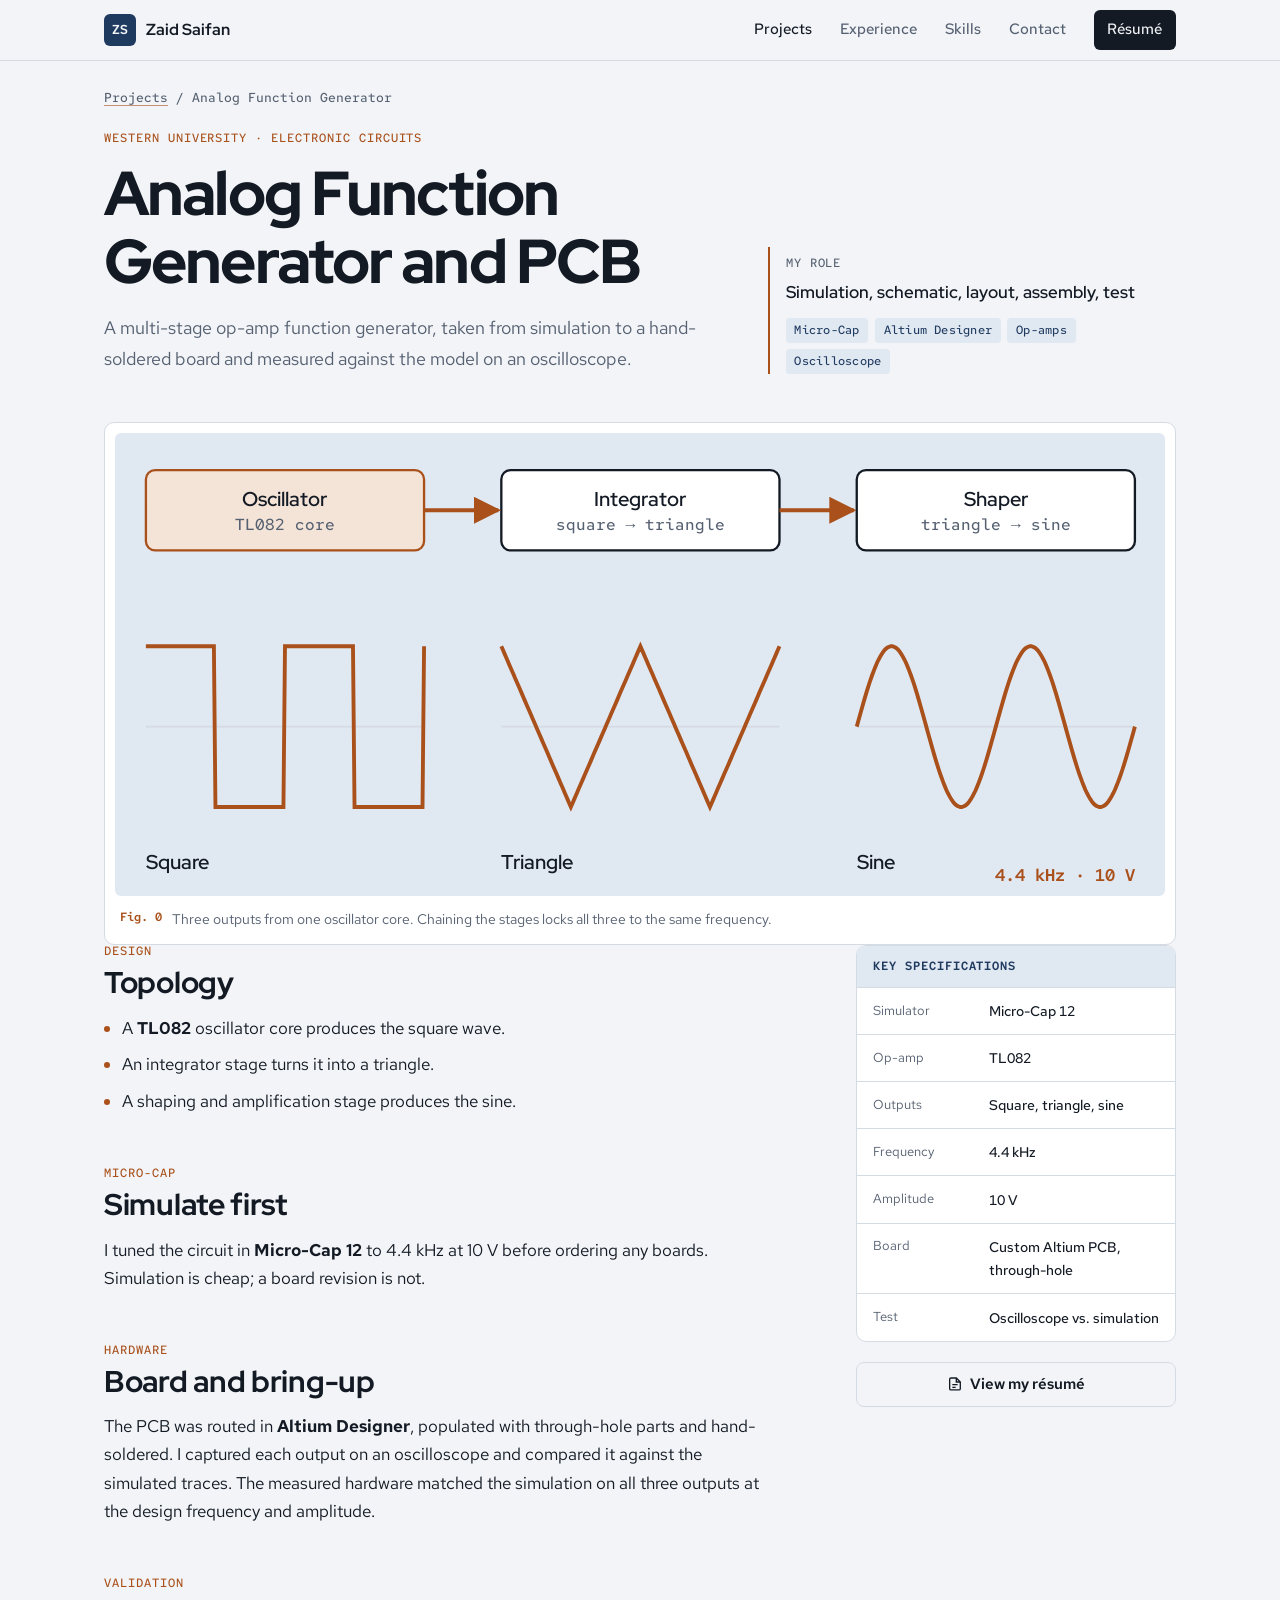
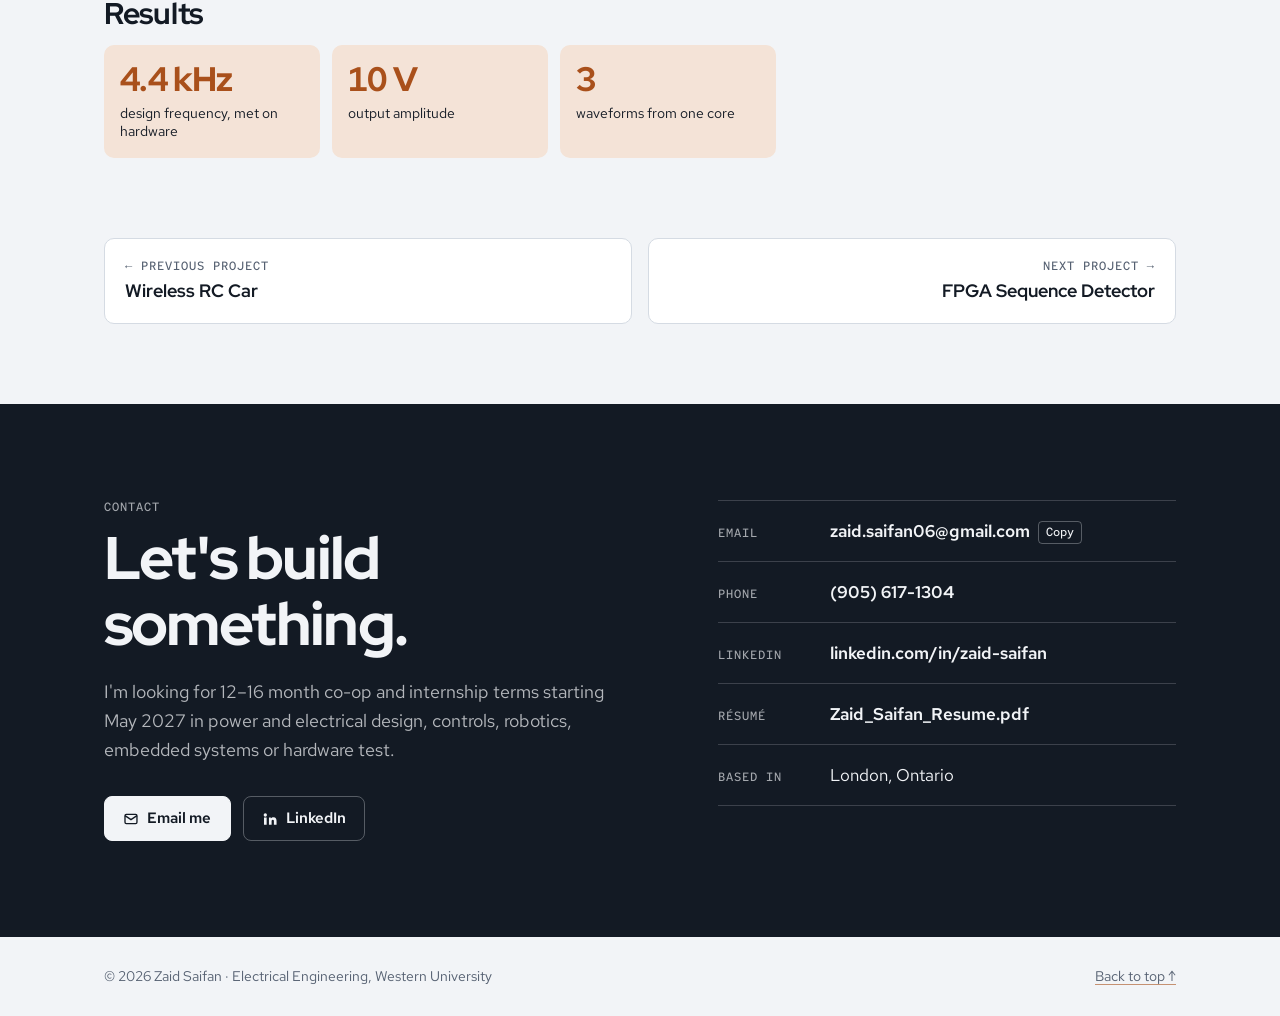
==== projects/analog-function-generator.html @ 1daf0671 "Initial commit: Zaid Saifan portfolio site Static GitHub Pages site with home page, six project writ" ====
<!doctype html>
<html lang="en">
<head>
<meta charset="utf-8">
<meta name="viewport" content="width=device-width, initial-scale=1, viewport-fit=cover">
<title>Analog Function Generator and PCB · Zaid Saifan</title>
<meta name="description" content="A multi-stage op-amp function generator, taken from simulation to a hand-soldered board and measured against the model on an oscilloscope.">
<meta property="og:title" content="Analog Function Generator and PCB · Zaid Saifan">
<meta property="og:description" content="A multi-stage op-amp function generator, taken from simulation to a hand-soldered board and measured against the model on an oscilloscope.">
<meta property="og:type" content="website">
<link rel="icon" href="data:image/svg+xml,%3Csvg xmlns='http://www.w3.org/2000/svg' viewBox='0 0 64 64'%3E%3Crect width='64' height='64' rx='12' fill='%231F3A5F'/%3E%3Ctext x='32' y='42' text-anchor='middle' font-family='monospace' font-weight='700' font-size='26' fill='%23F1F3F2'%3EZS%3C/text%3E%3C/svg%3E">
<link rel="preconnect" href="https://fonts.googleapis.com">
<link rel="preconnect" href="https://fonts.gstatic.com" crossorigin>
<link rel="stylesheet" href="https://fonts.googleapis.com/css2?family=Red+Hat+Display:wght@500;600;700;800&family=Red+Hat+Mono:wght@400;500;600&family=Red+Hat+Text:wght@400;500;600;700&display=swap">
<link rel="stylesheet" href="../assets/css/site.css">
</head>
<body>
<a class="skip" href="#main">Skip to content</a>
<header class="site-head">
  <div class="wrap">
    <a class="brand" href="../index.html"><span class="brand-mark">ZS</span><span>Zaid Saifan</span></a>
    <nav class="nav" aria-label="Main">
      <a class="keep" href="../index.html#work" aria-current="page">Projects</a>
      <a href="../index.html#experience">Experience</a>
      <a href="../index.html#skills">Skills</a>
      <a href="../index.html#contact">Contact</a>
      <a class="btn-sm" href="../assets/Zaid_Saifan_Resume.pdf" target="_blank" rel="noopener">Résumé</a>
    </nav>
  </div>
</header>
<main id="main">
<div class="wrap">
  <p class="crumbs"><a href="../index.html#work">Projects</a> / Analog Function Generator</p>
  <div class="ds-head">
    <div>
      <p class="label label--copper">Western University · Electronic circuits</p>
      <h1>Analog Function Generator and PCB</h1>
      <p class="lede">A multi-stage op-amp function generator, taken from simulation to a hand-soldered board and measured against the model on an oscilloscope.</p>
    </div>
    <div class="ds-role"><span class="label">My role</span><b>Simulation, schematic, layout, assembly, test</b><div style="margin-top:.9rem"><ul class="tags"><li>Micro-Cap</li><li>Altium Designer</li><li>Op-amps</li><li>Oscilloscope</li></ul></div></div>
  </div>
  <figure class="figure ds-hero"><div class="media"><svg viewBox="0 0 680 300" role="img" aria-label="Three-stage signal chain producing square, triangle and sine waves at 4.4 kHz and 10 V"><defs><marker id="ahw" viewBox="0 0 10 10" refX="9" refY="5" markerWidth="7" markerHeight="7" orient="auto-start-reverse"><path d="M0 0 10 5 0 10z" style="fill:var(--copper)"/></marker></defs><rect class="dg-box-cu" x="20" y="24" width="180" height="52" rx="6"/><text class="dg-t" x="110.0" y="47.0" text-anchor="middle">Oscillator</text><text class="dg-s" x="110.0" y="63.0" text-anchor="middle">TL082 core</text><rect class="dg-box" x="250" y="24" width="180" height="52" rx="6"/><text class="dg-t" x="340.0" y="47.0" text-anchor="middle">Integrator</text><text class="dg-s" x="340.0" y="63.0" text-anchor="middle">square → triangle</text><rect class="dg-box" x="480" y="24" width="180" height="52" rx="6"/><text class="dg-t" x="570.0" y="47.0" text-anchor="middle">Shaper</text><text class="dg-s" x="570.0" y="63.0" text-anchor="middle">triangle → sine</text><path class="dg-cu" d="M200 50 H248" marker-end="url(#ahw)"/><path class="dg-cu" d="M430 50 H478" marker-end="url(#ahw)"/><line class="dg-grid" x1="20" y1="190" x2="200" y2="190"/><path class="dg-cu" d="M20.0,138.0 L21.0,138.0 L22.0,138.0 L23.0,138.0 L24.0,138.0 L25.0,138.0 L26.0,138.0 L27.0,138.0 L28.0,138.0 L29.0,138.0 L30.0,138.0 L31.0,138.0 L32.0,138.0 L33.0,138.0 L34.0,138.0 L35.0,138.0 L36.0,138.0 L37.0,138.0 L38.0,138.0 L39.0,138.0 L40.0,138.0 L41.0,138.0 L42.0,138.0 L43.0,138.0 L44.0,138.0 L45.0,138.0 L46.0,138.0 L47.0,138.0 L48.0,138.0 L49.0,138.0 L50.0,138.0 L51.0,138.0 L52.0,138.0 L53.0,138.0 L54.0,138.0 L55.0,138.0 L56.0,138.0 L57.0,138.0 L58.0,138.0 L59.0,138.0 L60.0,138.0 L61.0,138.0 L62.0,138.0 L63.0,138.0 L64.0,138.0 L65.0,242.0 L66.0,242.0 L67.0,242.0 L68.0,242.0 L69.0,242.0 L70.0,242.0 L71.0,242.0 L72.0,242.0 L73.0,242.0 L74.0,242.0 L75.0,242.0 L76.0,242.0 L77.0,242.0 L78.0,242.0 L79.0,242.0 L80.0,242.0 L81.0,242.0 L82.0,242.0 L83.0,242.0 L84.0,242.0 L85.0,242.0 L86.0,242.0 L87.0,242.0 L88.0,242.0 L89.0,242.0 L90.0,242.0 L91.0,242.0 L92.0,242.0 L93.0,242.0 L94.0,242.0 L95.0,242.0 L96.0,242.0 L97.0,242.0 L98.0,242.0 L99.0,242.0 L100.0,242.0 L101.0,242.0 L102.0,242.0 L103.0,242.0 L104.0,242.0 L105.0,242.0 L106.0,242.0 L107.0,242.0 L108.0,242.0 L109.0,242.0 L110.0,138.0 L111.0,138.0 L112.0,138.0 L113.0,138.0 L114.0,138.0 L115.0,138.0 L116.0,138.0 L117.0,138.0 L118.0,138.0 L119.0,138.0 L120.0,138.0 L121.0,138.0 L122.0,138.0 L123.0,138.0 L124.0,138.0 L125.0,138.0 L126.0,138.0 L127.0,138.0 L128.0,138.0 L129.0,138.0 L130.0,138.0 L131.0,138.0 L132.0,138.0 L133.0,138.0 L134.0,138.0 L135.0,138.0 L136.0,138.0 L137.0,138.0 L138.0,138.0 L139.0,138.0 L140.0,138.0 L141.0,138.0 L142.0,138.0 L143.0,138.0 L144.0,138.0 L145.0,138.0 L146.0,138.0 L147.0,138.0 L148.0,138.0 L149.0,138.0 L150.0,138.0 L151.0,138.0 L152.0,138.0 L153.0,138.0 L154.0,138.0 L155.0,242.0 L156.0,242.0 L157.0,242.0 L158.0,242.0 L159.0,242.0 L160.0,242.0 L161.0,242.0 L162.0,242.0 L163.0,242.0 L164.0,242.0 L165.0,242.0 L166.0,242.0 L167.0,242.0 L168.0,242.0 L169.0,242.0 L170.0,242.0 L171.0,242.0 L172.0,242.0 L173.0,242.0 L174.0,242.0 L175.0,242.0 L176.0,242.0 L177.0,242.0 L178.0,242.0 L179.0,242.0 L180.0,242.0 L181.0,242.0 L182.0,242.0 L183.0,242.0 L184.0,242.0 L185.0,242.0 L186.0,242.0 L187.0,242.0 L188.0,242.0 L189.0,242.0 L190.0,242.0 L191.0,242.0 L192.0,242.0 L193.0,242.0 L194.0,242.0 L195.0,242.0 L196.0,242.0 L197.0,242.0 L198.0,242.0 L199.0,242.0 L200.0,138.0"/><text class="dg-t" x="20" y="282">Square</text><line class="dg-grid" x1="250" y1="190" x2="430" y2="190"/><path class="dg-cu" d="M250.0,138.0 L251.0,140.3 L252.0,142.6 L253.0,144.9 L254.0,147.2 L255.0,149.6 L256.0,151.9 L257.0,154.2 L258.0,156.5 L259.0,158.8 L260.0,161.1 L261.0,163.4 L262.0,165.7 L263.0,168.0 L264.0,170.4 L265.0,172.7 L266.0,175.0 L267.0,177.3 L268.0,179.6 L269.0,181.9 L270.0,184.2 L271.0,186.5 L272.0,188.8 L273.0,191.2 L274.0,193.5 L275.0,195.8 L276.0,198.1 L277.0,200.4 L278.0,202.7 L279.0,205.0 L280.0,207.3 L281.0,209.6 L282.0,212.0 L283.0,214.3 L284.0,216.6 L285.0,218.9 L286.0,221.2 L287.0,223.5 L288.0,225.8 L289.0,228.1 L290.0,230.4 L291.0,232.8 L292.0,235.1 L293.0,237.4 L294.0,239.7 L295.0,242.0 L296.0,239.7 L297.0,237.4 L298.0,235.1 L299.0,232.8 L300.0,230.4 L301.0,228.1 L302.0,225.8 L303.0,223.5 L304.0,221.2 L305.0,218.9 L306.0,216.6 L307.0,214.3 L308.0,212.0 L309.0,209.6 L310.0,207.3 L311.0,205.0 L312.0,202.7 L313.0,200.4 L314.0,198.1 L315.0,195.8 L316.0,193.5 L317.0,191.2 L318.0,188.8 L319.0,186.5 L320.0,184.2 L321.0,181.9 L322.0,179.6 L323.0,177.3 L324.0,175.0 L325.0,172.7 L326.0,170.4 L327.0,168.0 L328.0,165.7 L329.0,163.4 L330.0,161.1 L331.0,158.8 L332.0,156.5 L333.0,154.2 L334.0,151.9 L335.0,149.6 L336.0,147.2 L337.0,144.9 L338.0,142.6 L339.0,140.3 L340.0,138.0 L341.0,140.3 L342.0,142.6 L343.0,144.9 L344.0,147.2 L345.0,149.6 L346.0,151.9 L347.0,154.2 L348.0,156.5 L349.0,158.8 L350.0,161.1 L351.0,163.4 L352.0,165.7 L353.0,168.0 L354.0,170.4 L355.0,172.7 L356.0,175.0 L357.0,177.3 L358.0,179.6 L359.0,181.9 L360.0,184.2 L361.0,186.5 L362.0,188.8 L363.0,191.2 L364.0,193.5 L365.0,195.8 L366.0,198.1 L367.0,200.4 L368.0,202.7 L369.0,205.0 L370.0,207.3 L371.0,209.6 L372.0,212.0 L373.0,214.3 L374.0,216.6 L375.0,218.9 L376.0,221.2 L377.0,223.5 L378.0,225.8 L379.0,228.1 L380.0,230.4 L381.0,232.8 L382.0,235.1 L383.0,237.4 L384.0,239.7 L385.0,242.0 L386.0,239.7 L387.0,237.4 L388.0,235.1 L389.0,232.8 L390.0,230.4 L391.0,228.1 L392.0,225.8 L393.0,223.5 L394.0,221.2 L395.0,218.9 L396.0,216.6 L397.0,214.3 L398.0,212.0 L399.0,209.6 L400.0,207.3 L401.0,205.0 L402.0,202.7 L403.0,200.4 L404.0,198.1 L405.0,195.8 L406.0,193.5 L407.0,191.2 L408.0,188.8 L409.0,186.5 L410.0,184.2 L411.0,181.9 L412.0,179.6 L413.0,177.3 L414.0,175.0 L415.0,172.7 L416.0,170.4 L417.0,168.0 L418.0,165.7 L419.0,163.4 L420.0,161.1 L421.0,158.8 L422.0,156.5 L423.0,154.2 L424.0,151.9 L425.0,149.6 L426.0,147.2 L427.0,144.9 L428.0,142.6 L429.0,140.3 L430.0,138.0"/><text class="dg-t" x="250" y="282">Triangle</text><line class="dg-grid" x1="480" y1="190" x2="660" y2="190"/><path class="dg-cu" d="M480.0,190.0 L481.0,186.4 L482.0,182.8 L483.0,179.2 L484.0,175.7 L485.0,172.2 L486.0,168.8 L487.0,165.6 L488.0,162.4 L489.0,159.4 L490.0,156.6 L491.0,153.9 L492.0,151.4 L493.0,149.0 L494.0,146.9 L495.0,145.0 L496.0,143.3 L497.0,141.8 L498.0,140.5 L499.0,139.5 L500.0,138.8 L501.0,138.3 L502.0,138.0 L503.0,138.0 L504.0,138.3 L505.0,138.8 L506.0,139.5 L507.0,140.5 L508.0,141.8 L509.0,143.3 L510.0,145.0 L511.0,146.9 L512.0,149.0 L513.0,151.4 L514.0,153.9 L515.0,156.6 L516.0,159.4 L517.0,162.4 L518.0,165.6 L519.0,168.8 L520.0,172.2 L521.0,175.7 L522.0,179.2 L523.0,182.8 L524.0,186.4 L525.0,190.0 L526.0,193.6 L527.0,197.2 L528.0,200.8 L529.0,204.3 L530.0,207.8 L531.0,211.2 L532.0,214.4 L533.0,217.6 L534.0,220.6 L535.0,223.4 L536.0,226.1 L537.0,228.6 L538.0,231.0 L539.0,233.1 L540.0,235.0 L541.0,236.7 L542.0,238.2 L543.0,239.5 L544.0,240.5 L545.0,241.2 L546.0,241.7 L547.0,242.0 L548.0,242.0 L549.0,241.7 L550.0,241.2 L551.0,240.5 L552.0,239.5 L553.0,238.2 L554.0,236.7 L555.0,235.0 L556.0,233.1 L557.0,231.0 L558.0,228.6 L559.0,226.1 L560.0,223.4 L561.0,220.6 L562.0,217.6 L563.0,214.4 L564.0,211.2 L565.0,207.8 L566.0,204.3 L567.0,200.8 L568.0,197.2 L569.0,193.6 L570.0,190.0 L571.0,186.4 L572.0,182.8 L573.0,179.2 L574.0,175.7 L575.0,172.2 L576.0,168.8 L577.0,165.6 L578.0,162.4 L579.0,159.4 L580.0,156.6 L581.0,153.9 L582.0,151.4 L583.0,149.0 L584.0,146.9 L585.0,145.0 L586.0,143.3 L587.0,141.8 L588.0,140.5 L589.0,139.5 L590.0,138.8 L591.0,138.3 L592.0,138.0 L593.0,138.0 L594.0,138.3 L595.0,138.8 L596.0,139.5 L597.0,140.5 L598.0,141.8 L599.0,143.3 L600.0,145.0 L601.0,146.9 L602.0,149.0 L603.0,151.4 L604.0,153.9 L605.0,156.6 L606.0,159.4 L607.0,162.4 L608.0,165.6 L609.0,168.8 L610.0,172.2 L611.0,175.7 L612.0,179.2 L613.0,182.8 L614.0,186.4 L615.0,190.0 L616.0,193.6 L617.0,197.2 L618.0,200.8 L619.0,204.3 L620.0,207.8 L621.0,211.2 L622.0,214.4 L623.0,217.6 L624.0,220.6 L625.0,223.4 L626.0,226.1 L627.0,228.6 L628.0,231.0 L629.0,233.1 L630.0,235.0 L631.0,236.7 L632.0,238.2 L633.0,239.5 L634.0,240.5 L635.0,241.2 L636.0,241.7 L637.0,242.0 L638.0,242.0 L639.0,241.7 L640.0,241.2 L641.0,240.5 L642.0,239.5 L643.0,238.2 L644.0,236.7 L645.0,235.0 L646.0,233.1 L647.0,231.0 L648.0,228.6 L649.0,226.1 L650.0,223.4 L651.0,220.6 L652.0,217.6 L653.0,214.4 L654.0,211.2 L655.0,207.8 L656.0,204.3 L657.0,200.8 L658.0,197.2 L659.0,193.6 L660.0,190.0"/><text class="dg-t" x="480" y="282">Sine</text><text class="dg-cu-t" x="660" y="290" text-anchor="end">4.4 kHz · 10 V</text></svg></div><figcaption><b>Fig. 0</b><span>Three outputs from one oscillator core. Chaining the stages locks all three to the same frequency.</span></figcaption></figure>
  <div class="ds-body">
    <article class="prose">
<section><h2><small>Design</small>Topology</h2><ul>
<li>A <strong>TL082</strong> oscillator core produces the square wave.</li>
<li>An integrator stage turns it into a triangle.</li>
<li>A shaping and amplification stage produces the sine.</li></ul></section>
<section><h2><small>Micro-Cap</small>Simulate first</h2><p>I tuned the circuit in <strong>Micro-Cap 12</strong> to 4.4 kHz at 10 V before ordering any boards. Simulation is cheap; a board revision is not.</p></section>
<section><h2><small>Hardware</small>Board and bring-up</h2><p>The PCB was routed in <strong>Altium Designer</strong>, populated with through-hole parts and hand-soldered. I captured each output on an oscilloscope and compared it against the simulated traces. The measured hardware matched the simulation on all three outputs at the design frequency and amplitude.</p></section>
<section><h2><small>Validation</small>Results</h2><div class="results"><div class="result"><b>4.4 kHz</b><span>design frequency, met on hardware</span></div><div class="result"><b>10 V</b><span>output amplitude</span></div><div class="result"><b>3</b><span>waveforms from one core</span></div></div></section>
    </article>
    <aside class="ds-aside">
      <div class="spec"><h2>Key specifications</h2><dl><div class="row"><dt>Simulator</dt><dd>Micro-Cap 12</dd></div><div class="row"><dt>Op-amp</dt><dd>TL082</dd></div><div class="row"><dt>Outputs</dt><dd>Square, triangle, sine</dd></div><div class="row"><dt>Frequency</dt><dd>4.4 kHz</dd></div><div class="row"><dt>Amplitude</dt><dd>10 V</dd></div><div class="row"><dt>Board</dt><dd>Custom Altium PCB, through-hole</dd></div><div class="row"><dt>Test</dt><dd>Oscilloscope vs. simulation</dd></div></dl></div>
      <a class="btn btn--ghost" href="../assets/Zaid_Saifan_Resume.pdf" target="_blank" rel="noopener" style="justify-content:center"><svg viewBox="0 0 24 24" fill="none" stroke="currentColor" stroke-width="2" aria-hidden="true"><path d="M14 3H6a2 2 0 0 0-2 2v14a2 2 0 0 0 2 2h12a2 2 0 0 0 2-2V9z"/><path d="M14 3v6h6M8 13h8M8 17h5"/></svg>View my résumé</a>
    </aside>
  </div>
  <nav class="pager" aria-label="More projects">
    <a href="wireless-rc-car.html"><span class="label">← Previous project</span><b>Wireless RC Car</b></a>
    <a class="next" href="fpga-sequence-detector.html"><span class="label">Next project →</span><b>FPGA Sequence Detector</b></a>
  </nav>
</div>
</main>
<section class="section contact" id="contact">
  <div class="wrap contact-grid">
    <div>
      <p class="label">Contact</p>
      <h2 style="margin-top:.6rem">Let's build something.</h2>
      <p class="lead">I'm looking for 12–16 month co-op and internship terms starting May 2027 in power and electrical design, controls, robotics, embedded systems or hardware test.</p>
      <div class="btns" style="margin-top:2rem">
        <a class="btn" href="mailto:zaid.saifan06@gmail.com"><svg viewBox="0 0 24 24" fill="none" stroke="currentColor" stroke-width="2" aria-hidden="true"><rect x="3" y="5" width="18" height="14" rx="2"/><path d="m3 7 9 6 9-6"/></svg>Email me</a>
        <a class="btn btn--ghost" href="https://www.linkedin.com/in/zaid-saifan-0b369b356" target="_blank" rel="noopener"><svg viewBox="0 0 24 24" fill="currentColor" aria-hidden="true"><path d="M4.98 3.5a2.5 2.5 0 1 1 0 5 2.5 2.5 0 0 1 0-5ZM3 9.75h4v11H3v-11Zm6.5 0h3.8v1.6h.06c.53-1 1.83-2.05 3.77-2.05 4.03 0 4.77 2.6 4.77 6v5.45h-4v-4.83c0-1.15-.02-2.63-1.6-2.63-1.6 0-1.85 1.25-1.85 2.55v4.91h-4v-11Z"/></svg>LinkedIn</a>
      </div>
    </div>
    <ul class="contact-list">
      <li><span class="label">Email</span><span><a href="mailto:zaid.saifan06@gmail.com">zaid.saifan06@gmail.com</a><button class="copy" type="button" data-copy="zaid.saifan06@gmail.com">Copy</button></span></li>
      <li><span class="label">Phone</span><span><a href="tel:+19056171304">(905) 617-1304</a></span></li>
      <li><span class="label">LinkedIn</span><span><a href="https://www.linkedin.com/in/zaid-saifan-0b369b356" target="_blank" rel="noopener">linkedin.com/in/zaid-saifan</a></span></li>
      <li><span class="label">Résumé</span><span><a href="../assets/Zaid_Saifan_Resume.pdf" target="_blank" rel="noopener">Zaid_Saifan_Resume.pdf</a></span></li>
      <li><span class="label">Based in</span><span>London, Ontario</span></li>
    </ul>
  </div>
</section>
<footer class="site-foot">
  <div class="wrap"><span>© <span id="year">2026</span> Zaid Saifan · Electrical Engineering, Western University</span><a href="../index.html#top">Back to top ↑</a></div>
</footer>
<script src="../assets/js/site.js"></script>
</body>
</html>
---- assets/css/site.css ----
/* Layout concept: an engineering datasheet. Each project reads like a component sheet —
   title block, key-spec table, numbered figures — set on cool FR4-grey paper with a copper accent. */
:root {
  --paper: #F2F4F7;
  --panel: #FFFFFF;
  --ink: #131A24;
  --muted: #556071;
  --line: #D5DBE3;
  --copper: #A9501B;
  --copper-soft: #F4E3D7;
  --mask: #1F3A5F;
  --mask-soft: #E0E8F2;
  --shadow: 0 1px 2px rgba(19, 26, 36, .06), 0 8px 24px -12px rgba(19, 26, 36, .18);

  --f-display: "Red Hat Display", "Segoe UI", system-ui, sans-serif;
  --f-body: "Red Hat Text", "Segoe UI", system-ui, sans-serif;
  --f-mono: "Red Hat Mono", ui-monospace, "Cascadia Mono", Consolas, monospace;

  --wrap: 72rem;
  --gutter: clamp(1rem, 4vw, 2.5rem);
  color-scheme: light;
}
@media (prefers-color-scheme: dark) {
  :root:not([data-theme="light"]) {
    --paper: #0D1219; --panel: #151C26; --ink: #E7EBF1; --muted: #9AA6B6; --line: #263142;
    --copper: #E38C55; --copper-soft: #3A2417; --mask: #8FB4E3; --mask-soft: #18263A;
    --shadow: 0 1px 2px rgba(0,0,0,.4), 0 10px 30px -14px rgba(0,0,0,.7);
    color-scheme: dark;
  }
}
:root[data-theme="dark"] {
  --paper: #0D1219; --panel: #151C26; --ink: #E7EBF1; --muted: #9AA6B6; --line: #263142;
  --copper: #E38C55; --copper-soft: #3A2417; --mask: #8FB4E3; --mask-soft: #18263A;
  --shadow: 0 1px 2px rgba(0,0,0,.4), 0 10px 30px -14px rgba(0,0,0,.7);
  color-scheme: dark;
}

*, *::before, *::after { box-sizing: border-box; }
html { scroll-behavior: smooth; -webkit-text-size-adjust: 100%; }
@media (prefers-reduced-motion: reduce) { html { scroll-behavior: auto; } *, *::before, *::after { animation: none !important; transition: none !important; } }
body {
  margin: 0; background: var(--paper); color: var(--ink);
  font: 400 1.0625rem/1.65 var(--f-body);
  -webkit-font-smoothing: antialiased;
}
img { max-width: 100%; height: auto; display: block; }
a { color: inherit; text-decoration-color: color-mix(in srgb, var(--copper) 60%, transparent); text-underline-offset: .2em; }
a:hover { color: var(--copper); }
:focus-visible { outline: 2px solid var(--copper); outline-offset: 3px; border-radius: 2px; }
h1, h2, h3 { font-family: var(--f-display); line-height: 1.1; text-wrap: balance; margin: 0; letter-spacing: -.01em; }
p { margin: 0; }
.wrap { max-width: var(--wrap); margin-inline: auto; padding-inline: var(--gutter); }
.skip { position: absolute; left: -999px; top: .5rem; background: var(--ink); color: var(--paper); padding: .5rem .75rem; z-index: 50; }
.skip:focus { left: .5rem; }

.label {
  font: 500 .75rem/1.3 var(--f-mono); letter-spacing: .08em; text-transform: uppercase; color: var(--muted);
}
.label--copper { color: var(--copper); }

/* ---------- Header ---------- */
.site-head {
  position: sticky; top: env(safe-area-inset-top, 0px); z-index: 20;
  background: color-mix(in srgb, var(--paper) 88%, transparent);
  backdrop-filter: saturate(1.4) blur(10px); -webkit-backdrop-filter: saturate(1.4) blur(10px);
  border-bottom: 1px solid var(--line);
}
.site-head .wrap { display: flex; align-items: center; justify-content: space-between; gap: 1rem; min-height: 3.75rem; }
.brand { display: flex; align-items: center; gap: .65rem; text-decoration: none; font: 700 1rem/1 var(--f-display); }
.brand-mark {
  width: 2rem; height: 2rem; display: grid; place-items: center; border-radius: 6px;
  background: var(--mask); color: var(--paper); font: 600 .8rem/1 var(--f-mono); letter-spacing: .02em;
}
.nav { display: flex; gap: clamp(.75rem, 2.5vw, 1.75rem); align-items: center; flex-wrap: wrap; }
.nav a { text-decoration: none; font-weight: 500; font-size: .95rem; color: var(--muted); }
.nav a:hover, .nav a[aria-current="page"] { color: var(--ink); }
.nav .btn-sm { color: var(--paper); }
.btn-sm {
  background: var(--ink); color: var(--paper); padding: .45rem .85rem; border-radius: 6px; font-size: .9rem;
}
.btn-sm:hover { background: var(--copper); color: var(--paper); }
@media (max-width: 640px) {
  .nav a:not(.btn-sm):not(.keep) { display: none; }
}

/* ---------- Buttons ---------- */
.btns { display: flex; flex-wrap: wrap; gap: .75rem; }
.btn {
  display: inline-flex; align-items: center; gap: .5rem; text-decoration: none;
  font: 600 .95rem/1 var(--f-body); padding: .85rem 1.15rem; border-radius: 8px;
  border: 1px solid var(--ink); background: var(--ink); color: var(--paper);
  transition: background .15s, border-color .15s, color .15s;
}
.btn:hover { background: var(--copper); border-color: var(--copper); color: var(--paper); }
.btn--ghost { background: transparent; color: var(--ink); border-color: var(--line); }
.btn--ghost:hover { background: var(--panel); color: var(--copper); border-color: var(--copper); }
.btn svg { width: 1.05em; height: 1.05em; }

/* ---------- Hero ---------- */
.hero { padding-block: clamp(2.5rem, 7vw, 5.5rem) clamp(2.5rem, 6vw, 4.5rem); }
.hero-grid { display: grid; grid-template-columns: minmax(0, 1.1fr) minmax(0, .9fr); gap: clamp(2rem, 5vw, 4.5rem); align-items: center; }
.hero-id { display: flex; align-items: center; gap: 1rem; margin-bottom: 1.75rem; }
.avatar {
  width: 4.5rem; height: 4.5rem; border-radius: 50%; flex: none; overflow: hidden; position: relative;
  background: var(--mask); color: var(--paper); display: grid; place-items: center;
  font: 700 1.35rem/1 var(--f-display); box-shadow: 0 0 0 3px var(--paper), 0 0 0 4px var(--line);
}
.avatar img { position: absolute; inset: 0; width: 100%; height: 100%; object-fit: cover; }
.status { display: inline-flex; align-items: center; gap: .5rem; font-size: .9rem; color: var(--muted); }
.status::before { content: ""; width: .55rem; height: .55rem; border-radius: 50%; background: #2E9E6B; box-shadow: 0 0 0 3px color-mix(in srgb, #2E9E6B 25%, transparent); }
.hero h1 { font-size: clamp(2.9rem, 8.5vw, 5.75rem); font-weight: 800; letter-spacing: -.035em; line-height: .95; }
.hero .role { font: 500 clamp(1.15rem, 2.4vw, 1.45rem)/1.35 var(--f-display); color: var(--copper); margin-top: 1rem; }
.hero .lede { margin-top: 1.25rem; max-width: 36rem; font-size: 1.125rem; color: var(--muted); }
.hero .btns { margin-top: 2rem; }
.hero-meta { margin-top: 2.25rem; display: flex; flex-wrap: wrap; gap: .5rem 1.5rem; font-size: .9rem; color: var(--muted); }
.hero-meta span { display: inline-flex; align-items: center; gap: .4rem; }
.hero-meta svg { width: 1rem; height: 1rem; color: var(--copper); }

/* Drawing frame with engineering title block */
.drawing {
  background: var(--panel); border: 1px solid var(--line); border-radius: 10px; padding: .75rem; box-shadow: var(--shadow);
}
.drawing-img { border-radius: 6px; overflow: hidden; background: #111; }
.titleblock {
  margin-top: .75rem; display: grid; grid-template-columns: repeat(4, minmax(0, 1fr));
  border: 1px solid var(--line); border-radius: 4px; font: 400 .7rem/1.3 var(--f-mono);
}
.titleblock div { padding: .45rem .55rem; border-right: 1px solid var(--line); min-width: 0; }
.titleblock div:last-child { border-right: 0; }
.titleblock b { display: block; font-weight: 600; font-size: .78rem; color: var(--ink); margin-top: .15rem; overflow-wrap: anywhere; }
.titleblock span { color: var(--muted); text-transform: uppercase; letter-spacing: .06em; }

@media (max-width: 860px) {
  .hero-grid { grid-template-columns: 1fr; }
  .titleblock { grid-template-columns: repeat(2, minmax(0, 1fr)); }
  .titleblock div:nth-child(2) { border-right: 0; }
  .titleblock div:nth-child(-n+2) { border-bottom: 1px solid var(--line); }
}

/* ---------- Strip of key facts ---------- */
.facts { border-block: 1px solid var(--line); background: var(--panel); }
.facts .wrap { display: grid; grid-template-columns: repeat(4, minmax(0, 1fr)); }
.fact { padding: 1.4rem 1.25rem; border-right: 1px solid var(--line); min-width: 0; }
.fact:first-child { padding-left: 0; }
.fact:last-child { border-right: 0; }
.fact b { display: block; font: 700 1.6rem/1.1 var(--f-display); font-variant-numeric: tabular-nums; letter-spacing: -.02em; }
.fact span { display: block; margin-top: .35rem; font-size: .88rem; color: var(--muted); line-height: 1.4; }
@media (max-width: 760px) {
  .facts .wrap { grid-template-columns: repeat(2, minmax(0, 1fr)); }
  .fact { padding: 1.1rem 1rem; }
  .fact:nth-child(odd) { padding-left: 0; }
  .fact:nth-child(2) { border-right: 0; }
  .fact:nth-child(-n+2) { border-bottom: 1px solid var(--line); }
}

/* ---------- Sections ---------- */
.section { padding-block: clamp(3.5rem, 8vw, 6rem); }
.section + .section { border-top: 1px solid var(--line); }
.section-head { display: flex; justify-content: space-between; align-items: end; gap: 1rem 2rem; flex-wrap: wrap; margin-bottom: clamp(2rem, 4vw, 3rem); }
.section-head h2 { font-size: clamp(2rem, 4.5vw, 3rem); font-weight: 800; letter-spacing: -.025em; margin-top: .5rem; }
.section-head p { max-width: 30rem; color: var(--muted); }

/* ---------- Project list ---------- */
.projects { display: grid; gap: 1.25rem; }
.proj {
  display: grid; grid-template-columns: minmax(0, 1fr) minmax(0, 1.15fr); gap: 0;
  background: var(--panel); border: 1px solid var(--line); border-radius: 12px; overflow: hidden;
  text-decoration: none; color: inherit; transition: border-color .2s, transform .2s, box-shadow .2s;
}
.proj:hover { border-color: var(--copper); transform: translateY(-2px); box-shadow: var(--shadow); color: inherit; }
.proj-media { background: var(--mask-soft); min-height: 15rem; position: relative; overflow: hidden; display: grid; place-items: center; }
.proj-media img { width: 100%; height: 100%; object-fit: cover; position: absolute; inset: 0; }
.proj-media svg { width: 88%; height: auto; max-height: 85%; }
.proj-body { padding: clamp(1.25rem, 3vw, 2rem); display: flex; flex-direction: column; gap: .85rem; min-width: 0; }
.proj-body h3 { font-size: clamp(1.35rem, 2.6vw, 1.7rem); font-weight: 750; }
.proj-body p { color: var(--muted); }
.proj-more { margin-top: auto; padding-top: .5rem; font-weight: 600; font-size: .95rem; color: var(--copper); display: inline-flex; gap: .35rem; align-items: center; }
.proj:hover .proj-more span { transform: translateX(3px); }
.proj-more span { transition: transform .2s; }
.proj--feature { grid-template-columns: minmax(0, 1.25fr) minmax(0, 1fr); }
.proj--feature .proj-media { min-height: 22rem; }
.proj--feature h3 { font-size: clamp(1.6rem, 3.2vw, 2.15rem); }
.proj-pair { display: grid; grid-template-columns: repeat(2, minmax(0, 1fr)); gap: 1.25rem; }
.proj-pair .proj { grid-template-columns: 1fr; }
.proj-pair .proj-media { min-height: 13rem; }
@media (max-width: 820px) {
  .proj, .proj--feature { grid-template-columns: 1fr; }
  .proj-media, .proj--feature .proj-media { min-height: 14rem; }
  .proj-pair { grid-template-columns: 1fr; }
}

.tags { display: flex; flex-wrap: wrap; gap: .4rem; list-style: none; padding: 0; margin: 0; }
.tags li {
  font: 500 .74rem/1 var(--f-mono); padding: .4rem .55rem; border-radius: 4px;
  background: var(--mask-soft); color: var(--mask); letter-spacing: .02em;
}

/* ---------- Experience ---------- */
.timeline { display: grid; gap: 0; }
.job { display: grid; grid-template-columns: 13rem minmax(0, 1fr); gap: 1rem 2.5rem; padding-block: 2rem; border-top: 1px solid var(--line); }
.job:first-child { border-top: 0; padding-top: 0; }
.job-when { font: 500 .85rem/1.5 var(--f-mono); color: var(--muted); font-variant-numeric: tabular-nums; }
.job-when .now { display: inline-block; margin-top: .4rem; font-size: .7rem; padding: .25rem .45rem; border-radius: 4px; background: var(--copper-soft); color: var(--copper); letter-spacing: .06em; text-transform: uppercase; }
.job h3 { font-size: 1.35rem; font-weight: 700; }
.job .org { margin-top: .3rem; color: var(--copper); font-weight: 500; }
.job ul { margin: 1rem 0 0; padding-left: 1.1rem; display: grid; gap: .55rem; color: var(--ink); }
.job li::marker { color: var(--copper); }
.job .sub { margin-top: 1.25rem; font: 600 .95rem/1.4 var(--f-display); }
.job .sub span { font-weight: 400; color: var(--muted); }
.job .sub + ul { margin-top: .5rem; }
@media (max-width: 720px) { .job { grid-template-columns: 1fr; gap: .5rem; } }

/* ---------- Education + Skills ---------- */
.two-col { display: grid; grid-template-columns: minmax(0, 1fr) minmax(0, 1.4fr); gap: clamp(2rem, 5vw, 4rem); }
@media (max-width: 860px) { .two-col { grid-template-columns: 1fr; } }
.edu { background: var(--panel); border: 1px solid var(--line); border-radius: 12px; padding: clamp(1.25rem, 3vw, 2rem); display: grid; gap: 1.1rem; align-content: start; }
.edu h3 { font-size: 1.4rem; }
.edu dl { display: grid; grid-template-columns: auto 1fr; gap: .55rem 1.25rem; margin: 0; font-size: .95rem; }
.edu dt { color: var(--muted); }
.edu dd { margin: 0; font-weight: 600; font-variant-numeric: tabular-nums; }
.badge { display: inline-flex; align-items: center; gap: .4rem; font: 600 .8rem/1 var(--f-body); padding: .5rem .7rem; border-radius: 6px; background: var(--copper-soft); color: var(--copper); justify-self: start; }
.skills { display: grid; gap: 1.5rem; }
.skill-group h3 { font: 600 .78rem/1.3 var(--f-mono); letter-spacing: .08em; text-transform: uppercase; color: var(--muted); margin-bottom: .7rem; }
.chips { display: flex; flex-wrap: wrap; gap: .45rem; list-style: none; margin: 0; padding: 0; }
.chips li { padding: .45rem .75rem; border: 1px solid var(--line); border-radius: 999px; background: var(--panel); font-size: .9rem; }

/* ---------- Contact ---------- */
.contact { background: var(--ink); color: var(--paper); }
.contact .section-head h2 { color: var(--paper); }
.contact .label { color: color-mix(in srgb, var(--paper) 65%, transparent); }
.contact-grid { display: grid; grid-template-columns: minmax(0, 1.2fr) minmax(0, 1fr); gap: clamp(2rem, 5vw, 4rem); align-items: start; }
.contact h2 { font-size: clamp(2.2rem, 5.5vw, 3.75rem); font-weight: 800; letter-spacing: -.03em; }
.contact p.lead { margin-top: 1.25rem; max-width: 32rem; color: color-mix(in srgb, var(--paper) 72%, transparent); font-size: 1.1rem; }
.contact-list { list-style: none; margin: 0; padding: 0; display: grid; }
.contact-list li { display: grid; grid-template-columns: 6rem minmax(0, 1fr); gap: 1rem; padding-block: 1rem; border-top: 1px solid color-mix(in srgb, var(--paper) 18%, transparent); align-items: baseline; }
.contact-list li:last-child { border-bottom: 1px solid color-mix(in srgb, var(--paper) 18%, transparent); }
.contact-list a { color: var(--paper); font-weight: 600; text-decoration: none; overflow-wrap: anywhere; }
.contact-list a:hover { color: var(--copper); }
.contact .btn { background: var(--paper); color: var(--ink); border-color: var(--paper); }
.contact .btn:hover { background: var(--copper); border-color: var(--copper); color: var(--paper); }
.contact .btn--ghost { background: transparent; color: var(--paper); border-color: color-mix(in srgb, var(--paper) 30%, transparent); }
.copy { margin-left: .5rem; font: 500 .72rem/1 var(--f-mono); padding: .3rem .45rem; border-radius: 4px; border: 1px solid color-mix(in srgb, var(--paper) 30%, transparent); background: transparent; color: inherit; cursor: pointer; vertical-align: middle; }
.copy:hover { border-color: var(--copper); color: var(--copper); }
@media (max-width: 820px) { .contact-grid { grid-template-columns: 1fr; } }

.site-foot { padding-block: 1.75rem; font-size: .85rem; color: var(--muted); }
.site-foot .wrap { display: flex; justify-content: space-between; gap: 1rem; flex-wrap: wrap; }

/* ============ Project (datasheet) pages ============ */
.crumbs { padding-top: 1.75rem; font: 500 .8rem/1.4 var(--f-mono); color: var(--muted); }
.crumbs a { color: var(--muted); }
.ds-head { padding-block: 1.5rem clamp(2rem, 5vw, 3rem); display: grid; grid-template-columns: minmax(0, 1.5fr) minmax(0, 1fr); gap: clamp(1.5rem, 4vw, 3.5rem); align-items: end; }
.ds-head h1 { font-size: clamp(2.2rem, 5.5vw, 3.9rem); font-weight: 800; letter-spacing: -.03em; margin-top: .75rem; }
.ds-head .lede { margin-top: 1.1rem; font-size: 1.15rem; color: var(--muted); max-width: 40rem; }
.ds-role { border-left: 2px solid var(--copper); padding-left: 1rem; }
.ds-role b { display: block; font: 600 1.05rem/1.4 var(--f-display); margin-top: .35rem; }
@media (max-width: 820px) { .ds-head { grid-template-columns: 1fr; align-items: start; } }

.ds-hero { margin-bottom: clamp(2.5rem, 6vw, 4rem); }
.figure { margin: 0; background: var(--panel); border: 1px solid var(--line); border-radius: 10px; padding: .6rem; }
.figure .media { border-radius: 6px; overflow: hidden; background: var(--mask-soft); display: grid; place-items: center; }
.figure .media.dark { background: #0B0F15; }
.figure .media svg { width: 100%; height: auto; display: block; }
.figure figcaption { padding: .7rem .35rem .2rem; font-size: .9rem; color: var(--muted); display: flex; gap: .6rem; }
.figure figcaption b { font: 600 .78rem/1.6 var(--f-mono); color: var(--copper); flex: none; }
button.zoom { all: unset; cursor: zoom-in; display: block; width: 100%; }
button.zoom:focus-visible { outline: 2px solid var(--copper); outline-offset: 2px; }

.ds-body { display: grid; grid-template-columns: minmax(0, 1fr) 20rem; gap: clamp(2rem, 5vw, 4.5rem); padding-bottom: clamp(3rem, 7vw, 5rem); align-items: start; }
@media (max-width: 920px) { .ds-body { grid-template-columns: 1fr; } .ds-aside { order: -1; } }
.ds-aside { position: sticky; top: calc(env(safe-area-inset-top, 0px) + 5rem); display: grid; gap: 1.25rem; }
@media (max-width: 920px) { .ds-aside { position: static; } }
.spec { background: var(--panel); border: 1px solid var(--line); border-radius: 10px; overflow: hidden; }
.spec h2 { font: 600 .75rem/1 var(--f-mono); letter-spacing: .08em; text-transform: uppercase; padding: .9rem 1rem; border-bottom: 1px solid var(--line); background: var(--mask-soft); color: var(--mask); }
.spec dl { margin: 0; }
.spec .row { display: grid; grid-template-columns: 6.5rem minmax(0, 1fr); gap: .75rem; padding: .7rem 1rem; border-bottom: 1px solid var(--line); font-size: .9rem; }
.spec .row:last-child { border-bottom: 0; }
.spec dt { color: var(--muted); font-size: .82rem; padding-top: .05rem; }
.spec dd { margin: 0; font-weight: 500; font-variant-numeric: tabular-nums; overflow-wrap: anywhere; }

.prose { display: grid; gap: clamp(2.25rem, 5vw, 3.25rem); max-width: 42rem; }
.prose section { display: grid; gap: .9rem; }
.prose h2 { font-size: clamp(1.45rem, 3vw, 1.85rem); font-weight: 750; }
.prose h2 small { display: block; font: 500 .75rem/1 var(--f-mono); letter-spacing: .08em; text-transform: uppercase; color: var(--copper); margin-bottom: .6rem; }
.prose p, .prose li { color: var(--ink); }
.prose ul { margin: 0; padding-left: 1.15rem; display: grid; gap: .55rem; }
.prose li::marker { color: var(--copper); }
.prose strong { font-weight: 650; }

.results { display: grid; grid-template-columns: repeat(3, minmax(0, 1fr)); gap: .75rem; }
.result { background: var(--copper-soft); border-radius: 10px; padding: 1.1rem 1rem; min-width: 0; }
.result b { display: block; font: 800 clamp(1.6rem, 3.5vw, 2.1rem)/1 var(--f-display); color: var(--copper); font-variant-numeric: tabular-nums; letter-spacing: -.02em; }
.result span { display: block; margin-top: .45rem; font-size: .85rem; line-height: 1.35; color: var(--ink); }
@media (max-width: 520px) { .results { grid-template-columns: 1fr; } }

.note { background: var(--panel); border: 1px dashed var(--line); border-radius: 10px; padding: 1rem 1.15rem; font-size: .95rem; }
.note b { color: var(--copper); }

.gallery { display: grid; grid-template-columns: repeat(2, minmax(0, 1fr)); gap: 1rem; }
@media (max-width: 640px) { .gallery { grid-template-columns: 1fr; } }

.pager { display: grid; grid-template-columns: repeat(2, minmax(0, 1fr)); gap: 1rem; padding-bottom: clamp(3rem, 7vw, 5rem); }
.pager a { display: grid; gap: .35rem; padding: 1.25rem; border: 1px solid var(--line); border-radius: 10px; background: var(--panel); text-decoration: none; min-width: 0; }
.pager a:hover { border-color: var(--copper); color: inherit; }
.pager a b { font: 700 1.1rem/1.3 var(--f-display); }
.pager a.next { text-align: right; }
@media (max-width: 560px) { .pager { grid-template-columns: 1fr; } .pager a.next { text-align: left; } }

/* SVG diagram tokens */
.dg-line { stroke: var(--ink); fill: none; stroke-width: 2; }
.dg-cu { stroke: var(--copper); fill: none; stroke-width: 2.5; }
.dg-mask { stroke: var(--mask); fill: none; stroke-width: 2; }
.dg-box { fill: var(--panel); stroke: var(--ink); stroke-width: 1.5; }
.dg-box-cu { fill: var(--copper-soft); stroke: var(--copper); stroke-width: 1.5; }
.dg-box-mask { fill: var(--mask-soft); stroke: var(--mask); stroke-width: 1.5; }
.dg-t { fill: var(--ink); font: 600 13px var(--f-display); }
.dg-s { fill: var(--muted); font: 500 10.5px var(--f-mono); }
.dg-cu-t { fill: var(--copper); font: 600 11px var(--f-mono); }
.dg-dot { fill: var(--copper); }
.dg-grid { stroke: var(--line); stroke-width: 1; }

/* Lightbox */
.lightbox { position: fixed; inset: 0; z-index: 100; background: rgba(8, 11, 16, .92); display: grid; place-items: center; padding: max(1rem, env(safe-area-inset-top, 0px)) 1rem; }
.lightbox img { max-height: 86vh; width: auto; max-width: 100%; border-radius: 6px; }
.lightbox p { color: #E7EBF1; text-align: center; margin-top: .75rem; font-size: .9rem; }
.lightbox button { position: absolute; top: calc(env(safe-area-inset-top, 0px) + 1rem); right: 1rem; background: #E7EBF1; color: #0D1219; border: 0; border-radius: 6px; padding: .5rem .8rem; font: 600 .9rem var(--f-body); cursor: pointer; }

/* Load-in */
@keyframes rise { from { transform: translateY(10px); } to { transform: none; } }
.hero-copy > *, .hero .drawing { animation: rise .6s cubic-bezier(.2,.7,.2,1) both; }
.hero-copy > *:nth-child(2) { animation-delay: .05s; } .hero-copy > *:nth-child(3) { animation-delay: .1s; }
.hero-copy > *:nth-child(4) { animation-delay: .15s; } .hero .drawing { animation-delay: .2s; }

/* Project videos */
.videos { display: grid; grid-template-columns: repeat(2, minmax(0, 1fr)); gap: 1rem; align-items: start; }
.figure video { display: block; width: auto; max-width: 100%; height: auto; max-height: min(34rem, 75vh); margin-inline: auto; background: #0B0F15; }
@media (max-width: 520px) { .videos { grid-template-columns: 1fr; } }
.gallery .media { aspect-ratio: 4 / 3; max-width: 100%; }
.gallery .media img { width: 100%; height: 100%; object-fit: contain; }
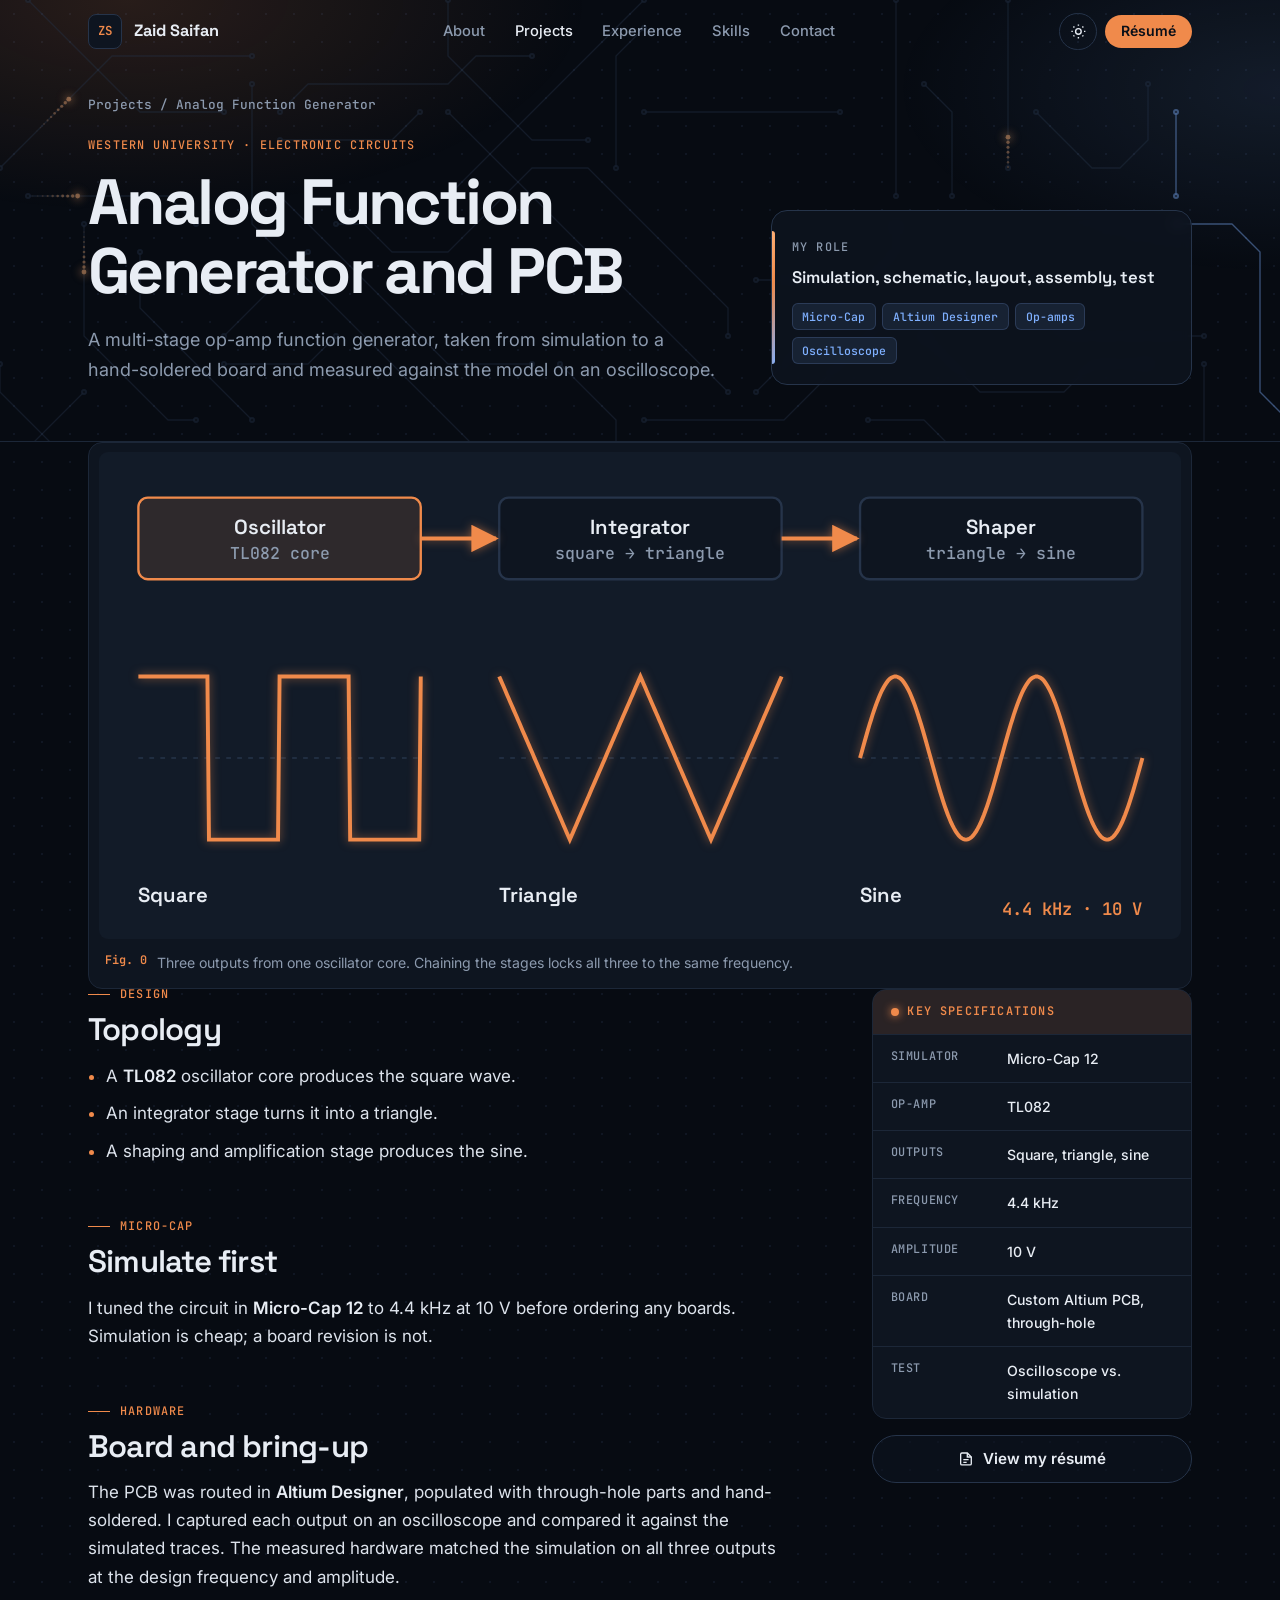
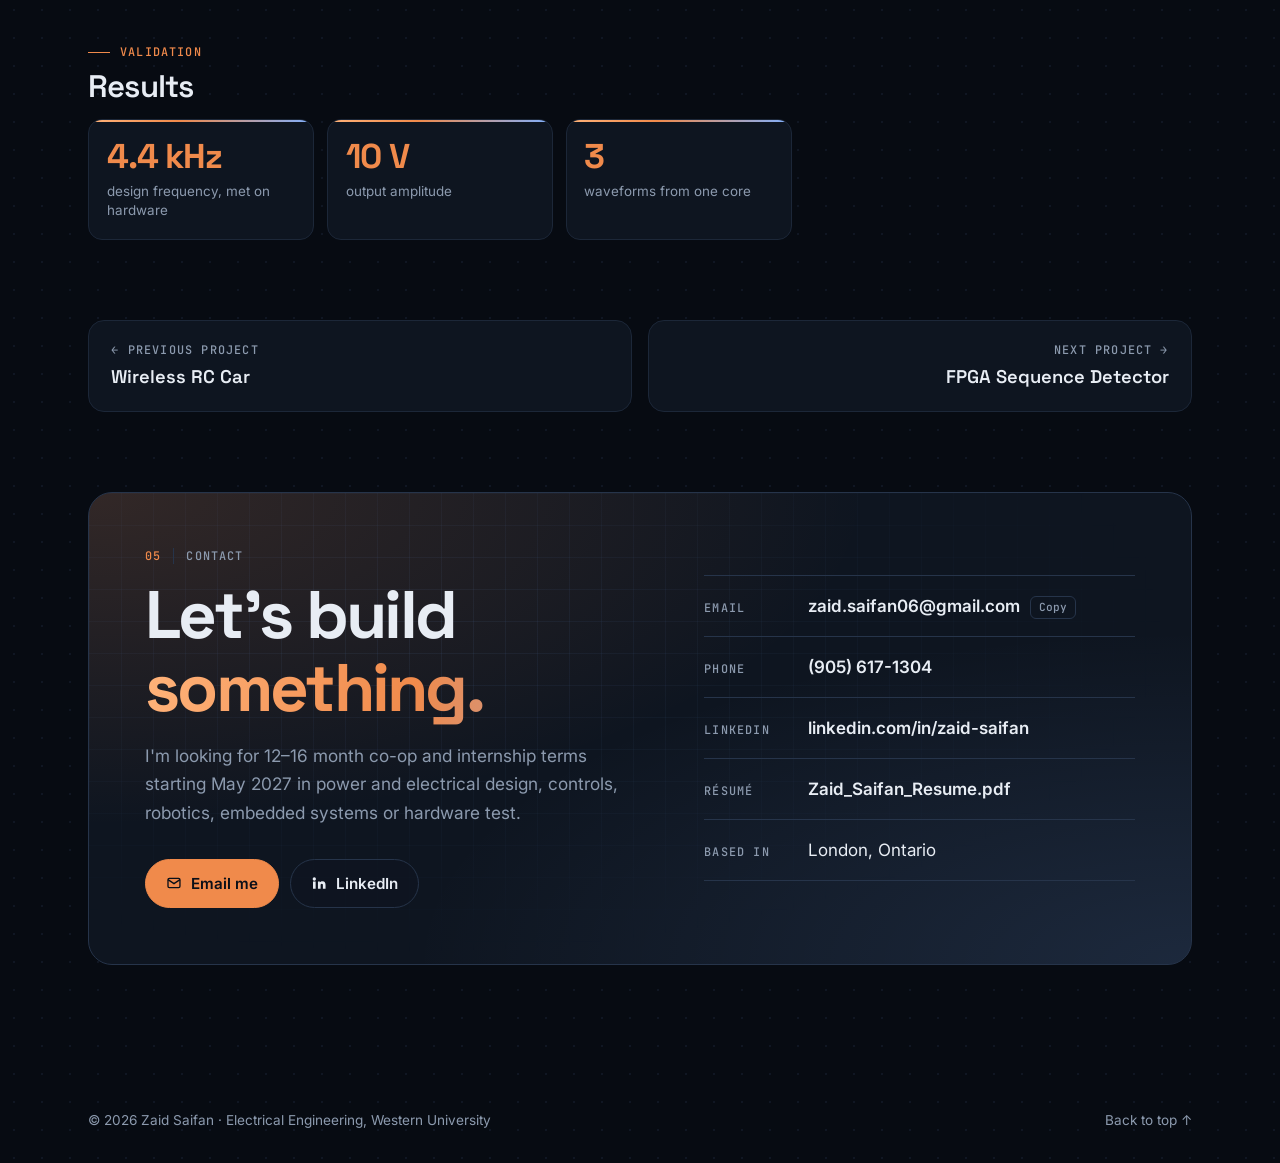
==== commit 824ba698: "Redesign portfolio with animated circuit-board theme Dark/light themes, animated circuit-trace hero," ====
--- a/projects/analog-function-generator.html
+++ b/projects/analog-function-generator.html
@@ -8,27 +8,42 @@
 <meta property="og:title" content="Analog Function Generator and PCB · Zaid Saifan">
 <meta property="og:description" content="A multi-stage op-amp function generator, taken from simulation to a hand-soldered board and measured against the model on an oscilloscope.">
 <meta property="og:type" content="website">
-<link rel="icon" href="data:image/svg+xml,%3Csvg xmlns='http://www.w3.org/2000/svg' viewBox='0 0 64 64'%3E%3Crect width='64' height='64' rx='12' fill='%231F3A5F'/%3E%3Ctext x='32' y='42' text-anchor='middle' font-family='monospace' font-weight='700' font-size='26' fill='%23F1F3F2'%3EZS%3C/text%3E%3C/svg%3E">
+<link rel="icon" href="data:image/svg+xml,%3Csvg xmlns='http://www.w3.org/2000/svg' viewBox='0 0 64 64'%3E%3Crect width='64' height='64' rx='14' fill='%230E1520'/%3E%3Cpath d='M14 50h12l8-8h16' stroke='%23F08A4B' stroke-width='3' fill='none'/%3E%3Ccircle cx='50' cy='42' r='3.5' fill='%23F08A4B'/%3E%3Ctext x='32' y='34' text-anchor='middle' font-family='monospace' font-weight='700' font-size='22' fill='%23E8EDF4'%3EZS%3C/text%3E%3C/svg%3E">
+<meta name="theme-color" content="#070B12">
+<script>(function(){var d=document.documentElement;d.classList.add('js');try{var t=localStorage.getItem('theme');if(t)d.setAttribute('data-theme',t);}catch(e){}})();</script>
 <link rel="preconnect" href="https://fonts.googleapis.com">
 <link rel="preconnect" href="https://fonts.gstatic.com" crossorigin>
-<link rel="stylesheet" href="https://fonts.googleapis.com/css2?family=Red+Hat+Display:wght@500;600;700;800&family=Red+Hat+Mono:wght@400;500;600&family=Red+Hat+Text:wght@400;500;600;700&display=swap">
+<link rel="stylesheet" href="https://fonts.googleapis.com/css2?family=Inter:wght@400;500;600;700&family=JetBrains+Mono:wght@400;500;600&family=Space+Grotesk:wght@500;600;700&display=swap">
 <link rel="stylesheet" href="../assets/css/site.css">
 </head>
-<body>
+<body class="project-page" id="top">
 <a class="skip" href="#main">Skip to content</a>
+<div class="progress" aria-hidden="true"><span></span></div>
+<div class="spotlight" aria-hidden="true"></div>
 <header class="site-head">
   <div class="wrap">
-    <a class="brand" href="../index.html"><span class="brand-mark">ZS</span><span>Zaid Saifan</span></a>
-    <nav class="nav" aria-label="Main">
-      <a class="keep" href="../index.html#work" aria-current="page">Projects</a>
+    <a class="brand" href="../index.html"><span class="brand-mark">ZS</span><span class="brand-name">Zaid Saifan</span></a>
+    <nav class="nav" id="nav" aria-label="Main">
+      <a href="../index.html#about">About</a>
+      <a href="../index.html#work" aria-current="page">Projects</a>
       <a href="../index.html#experience">Experience</a>
       <a href="../index.html#skills">Skills</a>
       <a href="../index.html#contact">Contact</a>
+      <span class="nav-ind" aria-hidden="true"></span>
+    </nav>
+    <div class="head-actions">
+      <button class="icon-btn theme-toggle" type="button" aria-label="Toggle light and dark theme">
+        <svg class="i-sun" viewBox="0 0 24 24" fill="none" stroke="currentColor" stroke-width="2" aria-hidden="true"><circle cx="12" cy="12" r="4"/><path d="M12 2v2M12 20v2M4.9 4.9l1.4 1.4M17.7 17.7l1.4 1.4M2 12h2M20 12h2M4.9 19.1l1.4-1.4M17.7 6.3l1.4-1.4"/></svg>
+        <svg class="i-moon" viewBox="0 0 24 24" fill="none" stroke="currentColor" stroke-width="2" aria-hidden="true"><path d="M21 12.8A9 9 0 1 1 11.2 3a7 7 0 0 0 9.8 9.8Z"/></svg>
+      </button>
       <a class="btn-sm" href="../assets/Zaid_Saifan_Resume.pdf" target="_blank" rel="noopener">Résumé</a>
-    </nav>
+      <button class="icon-btn menu-toggle" type="button" aria-label="Open menu" aria-expanded="false" aria-controls="nav"><span></span><span></span></button>
+    </div>
   </div>
 </header>
 <main id="main">
+<section class="page-hero">
+<canvas class="hero-canvas" aria-hidden="true"></canvas>
 <div class="wrap">
   <p class="crumbs"><a href="../index.html#work">Projects</a> / Analog Function Generator</p>
   <div class="ds-head">
@@ -39,6 +54,9 @@
     </div>
     <div class="ds-role"><span class="label">My role</span><b>Simulation, schematic, layout, assembly, test</b><div style="margin-top:.9rem"><ul class="tags"><li>Micro-Cap</li><li>Altium Designer</li><li>Op-amps</li><li>Oscilloscope</li></ul></div></div>
   </div>
+</div>
+</section>
+<div class="wrap">
   <figure class="figure ds-hero"><div class="media"><svg viewBox="0 0 680 300" role="img" aria-label="Three-stage signal chain producing square, triangle and sine waves at 4.4 kHz and 10 V"><defs><marker id="ahw" viewBox="0 0 10 10" refX="9" refY="5" markerWidth="7" markerHeight="7" orient="auto-start-reverse"><path d="M0 0 10 5 0 10z" style="fill:var(--copper)"/></marker></defs><rect class="dg-box-cu" x="20" y="24" width="180" height="52" rx="6"/><text class="dg-t" x="110.0" y="47.0" text-anchor="middle">Oscillator</text><text class="dg-s" x="110.0" y="63.0" text-anchor="middle">TL082 core</text><rect class="dg-box" x="250" y="24" width="180" height="52" rx="6"/><text class="dg-t" x="340.0" y="47.0" text-anchor="middle">Integrator</text><text class="dg-s" x="340.0" y="63.0" text-anchor="middle">square → triangle</text><rect class="dg-box" x="480" y="24" width="180" height="52" rx="6"/><text class="dg-t" x="570.0" y="47.0" text-anchor="middle">Shaper</text><text class="dg-s" x="570.0" y="63.0" text-anchor="middle">triangle → sine</text><path class="dg-cu" d="M200 50 H248" marker-end="url(#ahw)"/><path class="dg-cu" d="M430 50 H478" marker-end="url(#ahw)"/><line class="dg-grid" x1="20" y1="190" x2="200" y2="190"/><path class="dg-cu" d="M20.0,138.0 L21.0,138.0 L22.0,138.0 L23.0,138.0 L24.0,138.0 L25.0,138.0 L26.0,138.0 L27.0,138.0 L28.0,138.0 L29.0,138.0 L30.0,138.0 L31.0,138.0 L32.0,138.0 L33.0,138.0 L34.0,138.0 L35.0,138.0 L36.0,138.0 L37.0,138.0 L38.0,138.0 L39.0,138.0 L40.0,138.0 L41.0,138.0 L42.0,138.0 L43.0,138.0 L44.0,138.0 L45.0,138.0 L46.0,138.0 L47.0,138.0 L48.0,138.0 L49.0,138.0 L50.0,138.0 L51.0,138.0 L52.0,138.0 L53.0,138.0 L54.0,138.0 L55.0,138.0 L56.0,138.0 L57.0,138.0 L58.0,138.0 L59.0,138.0 L60.0,138.0 L61.0,138.0 L62.0,138.0 L63.0,138.0 L64.0,138.0 L65.0,242.0 L66.0,242.0 L67.0,242.0 L68.0,242.0 L69.0,242.0 L70.0,242.0 L71.0,242.0 L72.0,242.0 L73.0,242.0 L74.0,242.0 L75.0,242.0 L76.0,242.0 L77.0,242.0 L78.0,242.0 L79.0,242.0 L80.0,242.0 L81.0,242.0 L82.0,242.0 L83.0,242.0 L84.0,242.0 L85.0,242.0 L86.0,242.0 L87.0,242.0 L88.0,242.0 L89.0,242.0 L90.0,242.0 L91.0,242.0 L92.0,242.0 L93.0,242.0 L94.0,242.0 L95.0,242.0 L96.0,242.0 L97.0,242.0 L98.0,242.0 L99.0,242.0 L100.0,242.0 L101.0,242.0 L102.0,242.0 L103.0,242.0 L104.0,242.0 L105.0,242.0 L106.0,242.0 L107.0,242.0 L108.0,242.0 L109.0,242.0 L110.0,138.0 L111.0,138.0 L112.0,138.0 L113.0,138.0 L114.0,138.0 L115.0,138.0 L116.0,138.0 L117.0,138.0 L118.0,138.0 L119.0,138.0 L120.0,138.0 L121.0,138.0 L122.0,138.0 L123.0,138.0 L124.0,138.0 L125.0,138.0 L126.0,138.0 L127.0,138.0 L128.0,138.0 L129.0,138.0 L130.0,138.0 L131.0,138.0 L132.0,138.0 L133.0,138.0 L134.0,138.0 L135.0,138.0 L136.0,138.0 L137.0,138.0 L138.0,138.0 L139.0,138.0 L140.0,138.0 L141.0,138.0 L142.0,138.0 L143.0,138.0 L144.0,138.0 L145.0,138.0 L146.0,138.0 L147.0,138.0 L148.0,138.0 L149.0,138.0 L150.0,138.0 L151.0,138.0 L152.0,138.0 L153.0,138.0 L154.0,138.0 L155.0,242.0 L156.0,242.0 L157.0,242.0 L158.0,242.0 L159.0,242.0 L160.0,242.0 L161.0,242.0 L162.0,242.0 L163.0,242.0 L164.0,242.0 L165.0,242.0 L166.0,242.0 L167.0,242.0 L168.0,242.0 L169.0,242.0 L170.0,242.0 L171.0,242.0 L172.0,242.0 L173.0,242.0 L174.0,242.0 L175.0,242.0 L176.0,242.0 L177.0,242.0 L178.0,242.0 L179.0,242.0 L180.0,242.0 L181.0,242.0 L182.0,242.0 L183.0,242.0 L184.0,242.0 L185.0,242.0 L186.0,242.0 L187.0,242.0 L188.0,242.0 L189.0,242.0 L190.0,242.0 L191.0,242.0 L192.0,242.0 L193.0,242.0 L194.0,242.0 L195.0,242.0 L196.0,242.0 L197.0,242.0 L198.0,242.0 L199.0,242.0 L200.0,138.0"/><text class="dg-t" x="20" y="282">Square</text><line class="dg-grid" x1="250" y1="190" x2="430" y2="190"/><path class="dg-cu" d="M250.0,138.0 L251.0,140.3 L252.0,142.6 L253.0,144.9 L254.0,147.2 L255.0,149.6 L256.0,151.9 L257.0,154.2 L258.0,156.5 L259.0,158.8 L260.0,161.1 L261.0,163.4 L262.0,165.7 L263.0,168.0 L264.0,170.4 L265.0,172.7 L266.0,175.0 L267.0,177.3 L268.0,179.6 L269.0,181.9 L270.0,184.2 L271.0,186.5 L272.0,188.8 L273.0,191.2 L274.0,193.5 L275.0,195.8 L276.0,198.1 L277.0,200.4 L278.0,202.7 L279.0,205.0 L280.0,207.3 L281.0,209.6 L282.0,212.0 L283.0,214.3 L284.0,216.6 L285.0,218.9 L286.0,221.2 L287.0,223.5 L288.0,225.8 L289.0,228.1 L290.0,230.4 L291.0,232.8 L292.0,235.1 L293.0,237.4 L294.0,239.7 L295.0,242.0 L296.0,239.7 L297.0,237.4 L298.0,235.1 L299.0,232.8 L300.0,230.4 L301.0,228.1 L302.0,225.8 L303.0,223.5 L304.0,221.2 L305.0,218.9 L306.0,216.6 L307.0,214.3 L308.0,212.0 L309.0,209.6 L310.0,207.3 L311.0,205.0 L312.0,202.7 L313.0,200.4 L314.0,198.1 L315.0,195.8 L316.0,193.5 L317.0,191.2 L318.0,188.8 L319.0,186.5 L320.0,184.2 L321.0,181.9 L322.0,179.6 L323.0,177.3 L324.0,175.0 L325.0,172.7 L326.0,170.4 L327.0,168.0 L328.0,165.7 L329.0,163.4 L330.0,161.1 L331.0,158.8 L332.0,156.5 L333.0,154.2 L334.0,151.9 L335.0,149.6 L336.0,147.2 L337.0,144.9 L338.0,142.6 L339.0,140.3 L340.0,138.0 L341.0,140.3 L342.0,142.6 L343.0,144.9 L344.0,147.2 L345.0,149.6 L346.0,151.9 L347.0,154.2 L348.0,156.5 L349.0,158.8 L350.0,161.1 L351.0,163.4 L352.0,165.7 L353.0,168.0 L354.0,170.4 L355.0,172.7 L356.0,175.0 L357.0,177.3 L358.0,179.6 L359.0,181.9 L360.0,184.2 L361.0,186.5 L362.0,188.8 L363.0,191.2 L364.0,193.5 L365.0,195.8 L366.0,198.1 L367.0,200.4 L368.0,202.7 L369.0,205.0 L370.0,207.3 L371.0,209.6 L372.0,212.0 L373.0,214.3 L374.0,216.6 L375.0,218.9 L376.0,221.2 L377.0,223.5 L378.0,225.8 L379.0,228.1 L380.0,230.4 L381.0,232.8 L382.0,235.1 L383.0,237.4 L384.0,239.7 L385.0,242.0 L386.0,239.7 L387.0,237.4 L388.0,235.1 L389.0,232.8 L390.0,230.4 L391.0,228.1 L392.0,225.8 L393.0,223.5 L394.0,221.2 L395.0,218.9 L396.0,216.6 L397.0,214.3 L398.0,212.0 L399.0,209.6 L400.0,207.3 L401.0,205.0 L402.0,202.7 L403.0,200.4 L404.0,198.1 L405.0,195.8 L406.0,193.5 L407.0,191.2 L408.0,188.8 L409.0,186.5 L410.0,184.2 L411.0,181.9 L412.0,179.6 L413.0,177.3 L414.0,175.0 L415.0,172.7 L416.0,170.4 L417.0,168.0 L418.0,165.7 L419.0,163.4 L420.0,161.1 L421.0,158.8 L422.0,156.5 L423.0,154.2 L424.0,151.9 L425.0,149.6 L426.0,147.2 L427.0,144.9 L428.0,142.6 L429.0,140.3 L430.0,138.0"/><text class="dg-t" x="250" y="282">Triangle</text><line class="dg-grid" x1="480" y1="190" x2="660" y2="190"/><path class="dg-cu" d="M480.0,190.0 L481.0,186.4 L482.0,182.8 L483.0,179.2 L484.0,175.7 L485.0,172.2 L486.0,168.8 L487.0,165.6 L488.0,162.4 L489.0,159.4 L490.0,156.6 L491.0,153.9 L492.0,151.4 L493.0,149.0 L494.0,146.9 L495.0,145.0 L496.0,143.3 L497.0,141.8 L498.0,140.5 L499.0,139.5 L500.0,138.8 L501.0,138.3 L502.0,138.0 L503.0,138.0 L504.0,138.3 L505.0,138.8 L506.0,139.5 L507.0,140.5 L508.0,141.8 L509.0,143.3 L510.0,145.0 L511.0,146.9 L512.0,149.0 L513.0,151.4 L514.0,153.9 L515.0,156.6 L516.0,159.4 L517.0,162.4 L518.0,165.6 L519.0,168.8 L520.0,172.2 L521.0,175.7 L522.0,179.2 L523.0,182.8 L524.0,186.4 L525.0,190.0 L526.0,193.6 L527.0,197.2 L528.0,200.8 L529.0,204.3 L530.0,207.8 L531.0,211.2 L532.0,214.4 L533.0,217.6 L534.0,220.6 L535.0,223.4 L536.0,226.1 L537.0,228.6 L538.0,231.0 L539.0,233.1 L540.0,235.0 L541.0,236.7 L542.0,238.2 L543.0,239.5 L544.0,240.5 L545.0,241.2 L546.0,241.7 L547.0,242.0 L548.0,242.0 L549.0,241.7 L550.0,241.2 L551.0,240.5 L552.0,239.5 L553.0,238.2 L554.0,236.7 L555.0,235.0 L556.0,233.1 L557.0,231.0 L558.0,228.6 L559.0,226.1 L560.0,223.4 L561.0,220.6 L562.0,217.6 L563.0,214.4 L564.0,211.2 L565.0,207.8 L566.0,204.3 L567.0,200.8 L568.0,197.2 L569.0,193.6 L570.0,190.0 L571.0,186.4 L572.0,182.8 L573.0,179.2 L574.0,175.7 L575.0,172.2 L576.0,168.8 L577.0,165.6 L578.0,162.4 L579.0,159.4 L580.0,156.6 L581.0,153.9 L582.0,151.4 L583.0,149.0 L584.0,146.9 L585.0,145.0 L586.0,143.3 L587.0,141.8 L588.0,140.5 L589.0,139.5 L590.0,138.8 L591.0,138.3 L592.0,138.0 L593.0,138.0 L594.0,138.3 L595.0,138.8 L596.0,139.5 L597.0,140.5 L598.0,141.8 L599.0,143.3 L600.0,145.0 L601.0,146.9 L602.0,149.0 L603.0,151.4 L604.0,153.9 L605.0,156.6 L606.0,159.4 L607.0,162.4 L608.0,165.6 L609.0,168.8 L610.0,172.2 L611.0,175.7 L612.0,179.2 L613.0,182.8 L614.0,186.4 L615.0,190.0 L616.0,193.6 L617.0,197.2 L618.0,200.8 L619.0,204.3 L620.0,207.8 L621.0,211.2 L622.0,214.4 L623.0,217.6 L624.0,220.6 L625.0,223.4 L626.0,226.1 L627.0,228.6 L628.0,231.0 L629.0,233.1 L630.0,235.0 L631.0,236.7 L632.0,238.2 L633.0,239.5 L634.0,240.5 L635.0,241.2 L636.0,241.7 L637.0,242.0 L638.0,242.0 L639.0,241.7 L640.0,241.2 L641.0,240.5 L642.0,239.5 L643.0,238.2 L644.0,236.7 L645.0,235.0 L646.0,233.1 L647.0,231.0 L648.0,228.6 L649.0,226.1 L650.0,223.4 L651.0,220.6 L652.0,217.6 L653.0,214.4 L654.0,211.2 L655.0,207.8 L656.0,204.3 L657.0,200.8 L658.0,197.2 L659.0,193.6 L660.0,190.0"/><text class="dg-t" x="480" y="282">Sine</text><text class="dg-cu-t" x="660" y="290" text-anchor="end">4.4 kHz · 10 V</text></svg></div><figcaption><b>Fig. 0</b><span>Three outputs from one oscillator core. Chaining the stages locks all three to the same frequency.</span></figcaption></figure>
   <div class="ds-body">
     <article class="prose">
@@ -62,28 +80,33 @@
 </div>
 </main>
 <section class="section contact" id="contact">
-  <div class="wrap contact-grid">
-    <div>
-      <p class="label">Contact</p>
-      <h2 style="margin-top:.6rem">Let's build something.</h2>
-      <p class="lead">I'm looking for 12–16 month co-op and internship terms starting May 2027 in power and electrical design, controls, robotics, embedded systems or hardware test.</p>
-      <div class="btns" style="margin-top:2rem">
-        <a class="btn" href="mailto:zaid.saifan06@gmail.com"><svg viewBox="0 0 24 24" fill="none" stroke="currentColor" stroke-width="2" aria-hidden="true"><rect x="3" y="5" width="18" height="14" rx="2"/><path d="m3 7 9 6 9-6"/></svg>Email me</a>
-        <a class="btn btn--ghost" href="https://www.linkedin.com/in/zaid-saifan-0b369b356" target="_blank" rel="noopener"><svg viewBox="0 0 24 24" fill="currentColor" aria-hidden="true"><path d="M4.98 3.5a2.5 2.5 0 1 1 0 5 2.5 2.5 0 0 1 0-5ZM3 9.75h4v11H3v-11Zm6.5 0h3.8v1.6h.06c.53-1 1.83-2.05 3.77-2.05 4.03 0 4.77 2.6 4.77 6v5.45h-4v-4.83c0-1.15-.02-2.63-1.6-2.63-1.6 0-1.85 1.25-1.85 2.55v4.91h-4v-11Z"/></svg>LinkedIn</a>
+  <div class="wrap">
+    <div class="contact-card" data-reveal>
+      <div class="contact-grid">
+        <div>
+          <p class="label"><span class="num">05</span>Contact</p>
+          <h2>Let's build <span class="grad">something.</span></h2>
+          <p class="lead">I'm looking for 12–16 month co-op and internship terms starting May 2027 in power and electrical design, controls, robotics, embedded systems or hardware test.</p>
+          <div class="btns">
+            <a class="btn magnetic" href="mailto:zaid.saifan06@gmail.com"><svg viewBox="0 0 24 24" fill="none" stroke="currentColor" stroke-width="2" aria-hidden="true"><rect x="3" y="5" width="18" height="14" rx="2"/><path d="m3 7 9 6 9-6"/></svg>Email me</a>
+            <a class="btn btn--ghost magnetic" href="https://www.linkedin.com/in/zaid-saifan-0b369b356" target="_blank" rel="noopener"><svg viewBox="0 0 24 24" fill="currentColor" aria-hidden="true"><path d="M4.98 3.5a2.5 2.5 0 1 1 0 5 2.5 2.5 0 0 1 0-5ZM3 9.75h4v11H3v-11Zm6.5 0h3.8v1.6h.06c.53-1 1.83-2.05 3.77-2.05 4.03 0 4.77 2.6 4.77 6v5.45h-4v-4.83c0-1.15-.02-2.63-1.6-2.63-1.6 0-1.85 1.25-1.85 2.55v4.91h-4v-11Z"/></svg>LinkedIn</a>
+          </div>
+        </div>
+        <ul class="contact-list">
+          <li><span class="label">Email</span><span><a href="mailto:zaid.saifan06@gmail.com">zaid.saifan06@gmail.com</a><button class="copy" type="button" data-copy="zaid.saifan06@gmail.com">Copy</button></span></li>
+          <li><span class="label">Phone</span><span><a href="tel:+19056171304">(905) 617-1304</a></span></li>
+          <li><span class="label">LinkedIn</span><span><a href="https://www.linkedin.com/in/zaid-saifan-0b369b356" target="_blank" rel="noopener">linkedin.com/in/zaid-saifan</a></span></li>
+          <li><span class="label">Résumé</span><span><a href="../assets/Zaid_Saifan_Resume.pdf" target="_blank" rel="noopener">Zaid_Saifan_Resume.pdf</a></span></li>
+          <li><span class="label">Based in</span><span>London, Ontario</span></li>
+        </ul>
       </div>
     </div>
-    <ul class="contact-list">
-      <li><span class="label">Email</span><span><a href="mailto:zaid.saifan06@gmail.com">zaid.saifan06@gmail.com</a><button class="copy" type="button" data-copy="zaid.saifan06@gmail.com">Copy</button></span></li>
-      <li><span class="label">Phone</span><span><a href="tel:+19056171304">(905) 617-1304</a></span></li>
-      <li><span class="label">LinkedIn</span><span><a href="https://www.linkedin.com/in/zaid-saifan-0b369b356" target="_blank" rel="noopener">linkedin.com/in/zaid-saifan</a></span></li>
-      <li><span class="label">Résumé</span><span><a href="../assets/Zaid_Saifan_Resume.pdf" target="_blank" rel="noopener">Zaid_Saifan_Resume.pdf</a></span></li>
-      <li><span class="label">Based in</span><span>London, Ontario</span></li>
-    </ul>
   </div>
 </section>
 <footer class="site-foot">
-  <div class="wrap"><span>© <span id="year">2026</span> Zaid Saifan · Electrical Engineering, Western University</span><a href="../index.html#top">Back to top ↑</a></div>
+  <div class="wrap"><span>© <span id="year">2026</span> Zaid Saifan · Electrical Engineering, Western University</span><a href="#top">Back to top ↑</a></div>
 </footer>
+<a class="to-top" href="#top" aria-label="Back to top"><svg viewBox="0 0 48 48" aria-hidden="true"><circle class="ring-bg" cx="24" cy="24" r="21"/><circle class="ring" cx="24" cy="24" r="21" pathLength="100"/><path d="M24 31V17M18 23l6-6 6 6" fill="none" stroke="currentColor" stroke-width="2.4" stroke-linecap="round" stroke-linejoin="round"/></svg></a>
 <script src="../assets/js/site.js"></script>
 </body>
 </html>
--- a/assets/css/site.css
+++ b/assets/css/site.css
@@ -1,339 +1,602 @@
-/* Layout concept: an engineering datasheet. Each project reads like a component sheet —
-   title block, key-spec table, numbered figures — set on cool FR4-grey paper with a copper accent. */
+/* Zaid Saifan Portfolio
+   Concept: a powered-up circuit board. Midnight solder-mask background, copper traces that glow,
+   datasheet details (title blocks, spec tables, numbered figures). Dark by default, light on toggle. */
+
+/* ============ Tokens ============ */
 :root {
-  --paper: #F2F4F7;
-  --panel: #FFFFFF;
-  --ink: #131A24;
-  --muted: #556071;
-  --line: #D5DBE3;
-  --copper: #A9501B;
-  --copper-soft: #F4E3D7;
-  --mask: #1F3A5F;
-  --mask-soft: #E0E8F2;
-  --shadow: 0 1px 2px rgba(19, 26, 36, .06), 0 8px 24px -12px rgba(19, 26, 36, .18);
-
-  --f-display: "Red Hat Display", "Segoe UI", system-ui, sans-serif;
-  --f-body: "Red Hat Text", "Segoe UI", system-ui, sans-serif;
-  --f-mono: "Red Hat Mono", ui-monospace, "Cascadia Mono", Consolas, monospace;
-
-  --wrap: 72rem;
+  --paper: #070B12;          /* page background */
+  --paper-2: #0A0F18;        /* alternate band */
+  --panel: #0E1520;          /* cards */
+  --panel-2: #121B28;
+  --ink: #E8EDF4;
+  --muted: #8C9AAE;
+  --line: #1C2738;
+  --line-2: #26344A;
+  --copper: #F08A4B;
+  --copper-2: #FFB37A;
+  --copper-soft: rgba(240, 138, 75, .12);
+  --mask: #7FB0FF;
+  --mask-soft: rgba(127, 176, 255, .1);
+  --ok: #3DDC97;
+  --glow: 0 0 0 1px rgba(240,138,75,.35), 0 10px 40px -10px rgba(240,138,75,.35);
+  --shadow: 0 1px 2px rgba(0,0,0,.4), 0 20px 50px -24px rgba(0,0,0,.8);
+  --grad: linear-gradient(100deg, #FFB37A 0%, #F08A4B 40%, #7FB0FF 100%);
+  --grid-dot: rgba(127, 176, 255, .07);
+
+  --f-display: "Space Grotesk", "Segoe UI", system-ui, sans-serif;
+  --f-body: "Inter", "Segoe UI", system-ui, sans-serif;
+  --f-mono: "JetBrains Mono", ui-monospace, "Cascadia Mono", Consolas, monospace;
+
+  --wrap: 74rem;
   --gutter: clamp(1rem, 4vw, 2.5rem);
+  --ease: cubic-bezier(.2, .7, .2, 1);
+  --head-h: 4rem;
+  color-scheme: dark;
+}
+:root[data-theme="light"] {
+  --paper: #F5F7FA; --paper-2: #EDF1F6; --panel: #FFFFFF; --panel-2: #F7F9FC;
+  --ink: #111823; --muted: #566377; --line: #DCE2EA; --line-2: #C9D2DE;
+  --copper: #B4561E; --copper-2: #D2702F; --copper-soft: rgba(180, 86, 30, .1);
+  --mask: #1F4A85; --mask-soft: rgba(31, 74, 133, .08); --ok: #179A62;
+  --glow: 0 0 0 1px rgba(180,86,30,.35), 0 14px 40px -14px rgba(180,86,30,.35);
+  --shadow: 0 1px 2px rgba(17,24,35,.06), 0 18px 40px -22px rgba(17,24,35,.28);
+  --grad: linear-gradient(100deg, #D2702F 0%, #B4561E 45%, #1F4A85 100%);
+  --grid-dot: rgba(31, 74, 133, .08);
   color-scheme: light;
 }
-@media (prefers-color-scheme: dark) {
-  :root:not([data-theme="light"]) {
-    --paper: #0D1219; --panel: #151C26; --ink: #E7EBF1; --muted: #9AA6B6; --line: #263142;
-    --copper: #E38C55; --copper-soft: #3A2417; --mask: #8FB4E3; --mask-soft: #18263A;
-    --shadow: 0 1px 2px rgba(0,0,0,.4), 0 10px 30px -14px rgba(0,0,0,.7);
-    color-scheme: dark;
-  }
-}
-:root[data-theme="dark"] {
-  --paper: #0D1219; --panel: #151C26; --ink: #E7EBF1; --muted: #9AA6B6; --line: #263142;
-  --copper: #E38C55; --copper-soft: #3A2417; --mask: #8FB4E3; --mask-soft: #18263A;
-  --shadow: 0 1px 2px rgba(0,0,0,.4), 0 10px 30px -14px rgba(0,0,0,.7);
-  color-scheme: dark;
-}
-
+
+/* ============ Base ============ */
 *, *::before, *::after { box-sizing: border-box; }
-html { scroll-behavior: smooth; -webkit-text-size-adjust: 100%; }
-@media (prefers-reduced-motion: reduce) { html { scroll-behavior: auto; } *, *::before, *::after { animation: none !important; transition: none !important; } }
+html { scroll-behavior: smooth; -webkit-text-size-adjust: 100%; scroll-padding-top: calc(var(--head-h) + 1rem); }
 body {
   margin: 0; background: var(--paper); color: var(--ink);
   font: 400 1.0625rem/1.65 var(--f-body);
-  -webkit-font-smoothing: antialiased;
+  -webkit-font-smoothing: antialiased; overflow-x: hidden;
+  background-image: radial-gradient(var(--grid-dot) 1px, transparent 1px);
+  background-size: 28px 28px;
+  transition: background-color .4s, color .4s;
 }
 img { max-width: 100%; height: auto; display: block; }
 a { color: inherit; text-decoration-color: color-mix(in srgb, var(--copper) 60%, transparent); text-underline-offset: .2em; }
 a:hover { color: var(--copper); }
-:focus-visible { outline: 2px solid var(--copper); outline-offset: 3px; border-radius: 2px; }
-h1, h2, h3 { font-family: var(--f-display); line-height: 1.1; text-wrap: balance; margin: 0; letter-spacing: -.01em; }
+:focus-visible { outline: 2px solid var(--copper); outline-offset: 3px; border-radius: 4px; }
+::selection { background: var(--copper); color: #0A0F18; }
+h1, h2, h3 { font-family: var(--f-display); line-height: 1.08; text-wrap: balance; margin: 0; letter-spacing: -.02em; }
 p { margin: 0; }
-.wrap { max-width: var(--wrap); margin-inline: auto; padding-inline: var(--gutter); }
-.skip { position: absolute; left: -999px; top: .5rem; background: var(--ink); color: var(--paper); padding: .5rem .75rem; z-index: 50; }
+.wrap { max-width: var(--wrap); margin-inline: auto; padding-inline: var(--gutter); position: relative; }
+.skip { position: absolute; left: -999px; top: .5rem; background: var(--ink); color: var(--paper); padding: .5rem .75rem; z-index: 200; }
 .skip:focus { left: .5rem; }
 
-.label {
-  font: 500 .75rem/1.3 var(--f-mono); letter-spacing: .08em; text-transform: uppercase; color: var(--muted);
-}
+.label { font: 500 .74rem/1.3 var(--f-mono); letter-spacing: .1em; text-transform: uppercase; color: var(--muted); }
 .label--copper { color: var(--copper); }
-
-/* ---------- Header ---------- */
+.label .num { color: var(--copper); margin-right: .75rem; padding-right: .75rem; border-right: 1px solid var(--line-2); }
+.grad { background: var(--grad); -webkit-background-clip: text; background-clip: text; color: transparent; background-size: 200% 100%; animation: shimmer 8s ease-in-out infinite alternate; }
+@keyframes shimmer { to { background-position: 100% 0; } }
+
+/* Scroll progress + cursor spotlight */
+.progress { position: fixed; inset: 0 0 auto 0; height: 2px; z-index: 120; pointer-events: none; }
+.progress span { display: block; height: 100%; width: 100%; transform-origin: 0 50%; transform: scaleX(var(--p, 0)); background: var(--grad); box-shadow: 0 0 12px var(--copper); }
+.spotlight {
+  position: fixed; inset: 0; pointer-events: none; z-index: 0; opacity: 0; transition: opacity .5s;
+  background: radial-gradient(600px circle at var(--cx, 50%) var(--cy, 50%), rgba(240,138,75,.07), transparent 60%);
+}
+.has-pointer .spotlight { opacity: 1; }
+:root[data-theme="light"] .spotlight { background: radial-gradient(600px circle at var(--cx, 50%) var(--cy, 50%), rgba(180,86,30,.06), transparent 60%); }
+main, .contact, .site-foot { position: relative; z-index: 1; }
+
+/* ============ Header ============ */
 .site-head {
-  position: sticky; top: env(safe-area-inset-top, 0px); z-index: 20;
-  background: color-mix(in srgb, var(--paper) 88%, transparent);
-  backdrop-filter: saturate(1.4) blur(10px); -webkit-backdrop-filter: saturate(1.4) blur(10px);
-  border-bottom: 1px solid var(--line);
-}
-.site-head .wrap { display: flex; align-items: center; justify-content: space-between; gap: 1rem; min-height: 3.75rem; }
-.brand { display: flex; align-items: center; gap: .65rem; text-decoration: none; font: 700 1rem/1 var(--f-display); }
+  position: sticky; top: 0; z-index: 100; height: var(--head-h);
+  transition: background .3s, border-color .3s, box-shadow .3s;
+  border-bottom: 1px solid transparent;
+}
+.site-head.is-stuck, .site-head.is-open {
+  background: color-mix(in srgb, var(--paper) 78%, transparent);
+  backdrop-filter: saturate(1.6) blur(14px); -webkit-backdrop-filter: saturate(1.6) blur(14px);
+  border-bottom-color: var(--line);
+}
+.site-head .wrap { display: flex; align-items: center; justify-content: space-between; gap: 1rem; height: 100%; }
+.brand { display: flex; align-items: center; gap: .7rem; text-decoration: none; font: 700 1.02rem/1 var(--f-display); }
+.brand:hover { color: var(--ink); }
 .brand-mark {
-  width: 2rem; height: 2rem; display: grid; place-items: center; border-radius: 6px;
-  background: var(--mask); color: var(--paper); font: 600 .8rem/1 var(--f-mono); letter-spacing: .02em;
-}
-.nav { display: flex; gap: clamp(.75rem, 2.5vw, 1.75rem); align-items: center; flex-wrap: wrap; }
-.nav a { text-decoration: none; font-weight: 500; font-size: .95rem; color: var(--muted); }
-.nav a:hover, .nav a[aria-current="page"] { color: var(--ink); }
-.nav .btn-sm { color: var(--paper); }
+  width: 2.15rem; height: 2.15rem; display: grid; place-items: center; border-radius: 8px; position: relative;
+  background: var(--panel); border: 1px solid var(--line-2); color: var(--copper); font: 600 .78rem/1 var(--f-mono);
+  transition: box-shadow .3s, transform .3s var(--ease);
+}
+.brand:hover .brand-mark { box-shadow: var(--glow); transform: rotate(-6deg); }
+.nav { display: flex; gap: .25rem; align-items: center; position: relative; }
+.nav a {
+  position: relative; z-index: 1; text-decoration: none; font-weight: 500; font-size: .92rem; color: var(--muted);
+  padding: .45rem .8rem; border-radius: 999px; transition: color .2s;
+}
+.nav a:hover, .nav a.is-active, .nav a[aria-current="page"] { color: var(--ink); }
+.nav-ind {
+  position: absolute; z-index: 0; top: 50%; left: 0; height: 2.1rem; width: 0; border-radius: 999px;
+  background: var(--panel); border: 1px solid var(--line-2); transform: translateY(-50%);
+  transition: left .35s var(--ease), width .35s var(--ease), opacity .3s; opacity: 0;
+}
+.head-actions { display: flex; align-items: center; gap: .5rem; }
+.icon-btn {
+  width: 2.35rem; height: 2.35rem; display: grid; place-items: center; border-radius: 999px; cursor: pointer;
+  background: transparent; border: 1px solid var(--line-2); color: var(--ink); transition: border-color .2s, color .2s, transform .3s var(--ease);
+}
+.icon-btn:hover { border-color: var(--copper); color: var(--copper); }
+.icon-btn svg { width: 1.05rem; height: 1.05rem; }
+.theme-toggle:hover { transform: rotate(20deg); }
+.theme-toggle .i-moon { display: none; }
+:root[data-theme="light"] .theme-toggle .i-sun { display: none; }
+:root[data-theme="light"] .theme-toggle .i-moon { display: block; }
 .btn-sm {
-  background: var(--ink); color: var(--paper); padding: .45rem .85rem; border-radius: 6px; font-size: .9rem;
-}
-.btn-sm:hover { background: var(--copper); color: var(--paper); }
-@media (max-width: 640px) {
-  .nav a:not(.btn-sm):not(.keep) { display: none; }
-}
-
-/* ---------- Buttons ---------- */
-.btns { display: flex; flex-wrap: wrap; gap: .75rem; }
+  font: 600 .88rem/1 var(--f-body); text-decoration: none; padding: .62rem 1rem; border-radius: 999px;
+  background: var(--copper); color: #0A0F18; transition: box-shadow .25s, transform .25s var(--ease);
+}
+.btn-sm:hover { color: #0A0F18; box-shadow: var(--glow); transform: translateY(-1px); }
+:root[data-theme="light"] .btn-sm, :root[data-theme="light"] .btn-sm:hover { color: #fff; }
+.menu-toggle { display: none; }
+.menu-toggle span { display: block; width: 1rem; height: 1.6px; background: currentColor; border-radius: 2px; transition: transform .3s var(--ease); grid-area: 1 / 1; }
+.menu-toggle span:first-child { transform: translateY(-3.5px); }
+.menu-toggle span:last-child { transform: translateY(3.5px); }
+.is-open .menu-toggle span:first-child { transform: rotate(45deg); }
+.is-open .menu-toggle span:last-child { transform: rotate(-45deg); }
+
+@media (max-width: 860px) {
+  .menu-toggle { display: grid; }
+  .nav {
+    position: fixed; top: var(--head-h); left: 0; right: 0; flex-direction: column; align-items: stretch; gap: 0;
+    padding: .75rem var(--gutter) 1.25rem; background: var(--paper); box-shadow: var(--shadow); border-bottom: 1px solid var(--line);
+    transform: translateY(-.75rem); opacity: 0; visibility: hidden; transition: transform .3s var(--ease), opacity .3s, visibility .3s;
+  }
+  .is-open .nav { transform: none; opacity: 1; visibility: visible; }
+  .nav a { padding: .9rem .25rem; border-radius: 0; border-bottom: 1px solid var(--line); font-size: 1.05rem; }
+  .nav-ind { display: none; }
+}
+@media (max-width: 420px) { .brand-name { display: none; } }
+
+/* ============ Buttons ============ */
+.btns { display: flex; flex-wrap: wrap; gap: .7rem; }
 .btn {
-  display: inline-flex; align-items: center; gap: .5rem; text-decoration: none;
-  font: 600 .95rem/1 var(--f-body); padding: .85rem 1.15rem; border-radius: 8px;
-  border: 1px solid var(--ink); background: var(--ink); color: var(--paper);
-  transition: background .15s, border-color .15s, color .15s;
-}
-.btn:hover { background: var(--copper); border-color: var(--copper); color: var(--paper); }
-.btn--ghost { background: transparent; color: var(--ink); border-color: var(--line); }
-.btn--ghost:hover { background: var(--panel); color: var(--copper); border-color: var(--copper); }
-.btn svg { width: 1.05em; height: 1.05em; }
-
-/* ---------- Hero ---------- */
-.hero { padding-block: clamp(2.5rem, 7vw, 5.5rem) clamp(2.5rem, 6vw, 4.5rem); }
-.hero-grid { display: grid; grid-template-columns: minmax(0, 1.1fr) minmax(0, .9fr); gap: clamp(2rem, 5vw, 4.5rem); align-items: center; }
-.hero-id { display: flex; align-items: center; gap: 1rem; margin-bottom: 1.75rem; }
-.avatar {
-  width: 4.5rem; height: 4.5rem; border-radius: 50%; flex: none; overflow: hidden; position: relative;
-  background: var(--mask); color: var(--paper); display: grid; place-items: center;
-  font: 700 1.35rem/1 var(--f-display); box-shadow: 0 0 0 3px var(--paper), 0 0 0 4px var(--line);
-}
-.avatar img { position: absolute; inset: 0; width: 100%; height: 100%; object-fit: cover; }
-.status { display: inline-flex; align-items: center; gap: .5rem; font-size: .9rem; color: var(--muted); }
-.status::before { content: ""; width: .55rem; height: .55rem; border-radius: 50%; background: #2E9E6B; box-shadow: 0 0 0 3px color-mix(in srgb, #2E9E6B 25%, transparent); }
-.hero h1 { font-size: clamp(2.9rem, 8.5vw, 5.75rem); font-weight: 800; letter-spacing: -.035em; line-height: .95; }
-.hero .role { font: 500 clamp(1.15rem, 2.4vw, 1.45rem)/1.35 var(--f-display); color: var(--copper); margin-top: 1rem; }
-.hero .lede { margin-top: 1.25rem; max-width: 36rem; font-size: 1.125rem; color: var(--muted); }
+  position: relative; display: inline-flex; align-items: center; gap: .55rem; text-decoration: none; overflow: hidden;
+  font: 600 .95rem/1 var(--f-body); padding: .95rem 1.25rem; border-radius: 999px;
+  border: 1px solid var(--copper); background: var(--copper); color: #0A0F18;
+  transition: box-shadow .25s, border-color .25s, color .25s, background .25s, transform .25s var(--ease);
+}
+.btn::after {
+  content: ""; position: absolute; inset: 0; background: linear-gradient(110deg, transparent 30%, rgba(255,255,255,.35) 50%, transparent 70%);
+  transform: translateX(-120%); transition: transform .7s var(--ease);
+}
+.btn:hover { color: #0A0F18; box-shadow: var(--glow); }
+.btn:hover::after { transform: translateX(120%); }
+:root[data-theme="light"] .btn, :root[data-theme="light"] .btn:hover { color: #fff; }
+.btn--ghost, :root[data-theme="light"] .btn--ghost { background: color-mix(in srgb, var(--panel) 60%, transparent); color: var(--ink); border-color: var(--line-2); }
+.btn--ghost:hover, :root[data-theme="light"] .btn--ghost:hover { color: var(--copper); border-color: var(--copper); box-shadow: none; }
+.btn--ghost::after { display: none; }
+.btn--icon { padding: .95rem; }
+.btn svg { width: 1.05em; height: 1.05em; flex: none; transition: transform .25s var(--ease); }
+.btn:hover svg:last-child:not(:first-child) { transform: translateX(3px); }
+
+/* ============ Hero ============ */
+.hero { position: relative; min-height: calc(100svh - var(--head-h)); display: grid; align-items: center; padding-block: clamp(2.5rem, 6vw, 4rem) clamp(4rem, 8vw, 6rem); margin-top: calc(var(--head-h) * -1); padding-top: calc(var(--head-h) + clamp(2rem, 6vw, 4rem)); overflow: hidden; }
+.hero-canvas { position: absolute; inset: 0; width: 100%; height: 100%; z-index: 0; }
+.hero-fade { position: absolute; inset: 0; z-index: 0; pointer-events: none;
+  background: radial-gradient(ellipse 70% 60% at 30% 45%, color-mix(in srgb, var(--paper) 70%, transparent), transparent 70%),
+              linear-gradient(to bottom, transparent 70%, var(--paper)); }
+.hero-grid { z-index: 1; display: grid; grid-template-columns: minmax(0, 1.08fr) minmax(0, .92fr); gap: clamp(2rem, 5vw, 4.5rem); align-items: center; width: 100%; }
+.status {
+  display: inline-flex; align-items: center; gap: .6rem; font: 500 .8rem/1 var(--f-mono); color: var(--ink);
+  padding: .55rem .85rem .55rem .7rem; border-radius: 999px; border: 1px solid var(--line-2); background: color-mix(in srgb, var(--panel) 70%, transparent);
+  backdrop-filter: blur(6px);
+}
+.status i { width: .55rem; height: .55rem; border-radius: 50%; background: var(--ok); position: relative; }
+.status i::after { content: ""; position: absolute; inset: 0; border-radius: 50%; background: var(--ok); animation: ping 1.8s cubic-bezier(0,0,.2,1) infinite; }
+@keyframes ping { 75%, 100% { transform: scale(2.6); opacity: 0; } }
+.hello { margin-top: 1.75rem; font: 500 1.05rem/1 var(--f-mono); color: var(--copper); }
+.hero-name { font-size: clamp(3.2rem, 9.5vw, 6.6rem); font-weight: 700; letter-spacing: -.045em; line-height: .92; margin-top: .6rem; }
+.hero-name .split { display: inline-block; }
+.hero-name .ch { display: inline-block; }
+.hero-name .grad:has(.ch) { background: none; animation: none; }
+.hero-name .grad .ch { background-image: var(--grad); background-repeat: no-repeat; -webkit-background-clip: text; background-clip: text; color: transparent; }
+.typed { margin-top: 1.4rem; font: 500 clamp(.95rem, 2vw, 1.15rem)/1.4 var(--f-mono); color: var(--ink); min-height: 1.6em; }
+.typed .prompt { color: var(--copper); }
+.caret { display: inline-block; width: .55em; height: 1.1em; margin-left: 2px; vertical-align: -.18em; background: var(--copper); animation: blink 1s steps(1) infinite; }
+@keyframes blink { 50% { opacity: 0; } }
+.hero .lede { margin-top: 1.25rem; max-width: 35rem; font-size: 1.1rem; color: var(--muted); }
 .hero .btns { margin-top: 2rem; }
-.hero-meta { margin-top: 2.25rem; display: flex; flex-wrap: wrap; gap: .5rem 1.5rem; font-size: .9rem; color: var(--muted); }
-.hero-meta span { display: inline-flex; align-items: center; gap: .4rem; }
+.hero-meta { margin-top: 2rem; display: flex; flex-wrap: wrap; gap: .5rem 1.5rem; font-size: .9rem; color: var(--muted); }
+.hero-meta span { display: inline-flex; align-items: center; gap: .45rem; }
 .hero-meta svg { width: 1rem; height: 1rem; color: var(--copper); }
 
-/* Drawing frame with engineering title block */
-.drawing {
-  background: var(--panel); border: 1px solid var(--line); border-radius: 10px; padding: .75rem; box-shadow: var(--shadow);
-}
-.drawing-img { border-radius: 6px; overflow: hidden; background: #111; }
-.titleblock {
-  margin-top: .75rem; display: grid; grid-template-columns: repeat(4, minmax(0, 1fr));
-  border: 1px solid var(--line); border-radius: 4px; font: 400 .7rem/1.3 var(--f-mono);
-}
-.titleblock div { padding: .45rem .55rem; border-right: 1px solid var(--line); min-width: 0; }
+.hero-visual { position: relative; perspective: 1200px; }
+.board {
+  margin: 0; position: relative; background: color-mix(in srgb, var(--panel) 85%, transparent); border: 1px solid var(--line-2);
+  border-radius: 16px; padding: .8rem; box-shadow: var(--shadow); transform-style: preserve-3d;
+  transition: transform .5s var(--ease), box-shadow .4s; backdrop-filter: blur(6px);
+}
+.board::before { content: ""; position: absolute; inset: -1px; border-radius: inherit; padding: 1px; background: var(--grad); opacity: .55;
+  -webkit-mask: linear-gradient(#000 0 0) content-box, linear-gradient(#000 0 0); -webkit-mask-composite: xor; mask-composite: exclude; pointer-events: none; }
+.board-img { border-radius: 10px; overflow: hidden; background: #05080D; position: relative; }
+.board-img img { width: 100%; }
+.scan { position: absolute; inset: 0; pointer-events: none;
+  background: linear-gradient(to bottom, transparent 0%, rgba(240,138,75,.0) 40%, rgba(240,138,75,.28) 50%, transparent 52%);
+  background-size: 100% 220%; animation: scan 4.5s linear infinite; mix-blend-mode: screen; }
+@keyframes scan { from { background-position: 0 120%; } to { background-position: 0 -120%; } }
+.titleblock { margin-top: .8rem; display: grid; grid-template-columns: repeat(4, minmax(0, 1fr)); border: 1px solid var(--line-2); border-radius: 6px; font: 400 .68rem/1.3 var(--f-mono); }
+.titleblock div { padding: .5rem .6rem; border-right: 1px solid var(--line-2); min-width: 0; }
 .titleblock div:last-child { border-right: 0; }
-.titleblock b { display: block; font-weight: 600; font-size: .78rem; color: var(--ink); margin-top: .15rem; overflow-wrap: anywhere; }
-.titleblock span { color: var(--muted); text-transform: uppercase; letter-spacing: .06em; }
-
-@media (max-width: 860px) {
+.titleblock b { display: block; font-weight: 600; font-size: .76rem; color: var(--ink); margin-top: .2rem; overflow-wrap: anywhere; }
+.titleblock span { color: var(--muted); text-transform: uppercase; letter-spacing: .08em; }
+.float-chip {
+  position: absolute; z-index: 2; display: inline-flex; align-items: center; gap: .45rem; white-space: nowrap;
+  font: 500 .78rem/1 var(--f-mono); padding: .6rem .8rem; border-radius: 10px; color: var(--ink);
+  background: color-mix(in srgb, var(--panel) 88%, transparent); border: 1px solid var(--line-2); box-shadow: var(--shadow);
+  backdrop-filter: blur(8px); animation: bob 6s ease-in-out infinite;
+}
+.float-chip b { color: var(--copper); }
+.float-chip i { width: .5rem; height: .5rem; border-radius: 50%; background: var(--mask); box-shadow: 0 0 10px var(--mask); }
+.float-chip.c1 { top: -1rem; left: -1.25rem; }
+.float-chip.c2 { bottom: 4.5rem; right: -1.5rem; animation-delay: -2s; }
+.float-chip.c3 { bottom: -1rem; left: 12%; animation-delay: -4s; color: var(--mask); }
+@keyframes bob { 0%, 100% { transform: translateY(0); } 50% { transform: translateY(-10px); } }
+.scroll-cue { position: absolute; z-index: 1; left: 50%; bottom: 1.5rem; translate: -50% 0; width: 1.5rem; height: 2.4rem; border: 1.5px solid var(--line-2); border-radius: 999px; }
+.scroll-cue span { position: absolute; left: 50%; top: .45rem; width: 3px; height: .5rem; margin-left: -1.5px; border-radius: 2px; background: var(--copper); animation: wheel 1.8s var(--ease) infinite; }
+@keyframes wheel { 0% { opacity: 0; transform: translateY(-3px); } 30% { opacity: 1; } 100% { opacity: 0; transform: translateY(12px); } }
+
+@media (max-width: 920px) {
+  .hero { min-height: 0; }
   .hero-grid { grid-template-columns: 1fr; }
+  .hero-visual { max-width: 34rem; margin-top: 1rem; }
+  .scroll-cue { display: none; }
+}
+@media (max-width: 560px) {
   .titleblock { grid-template-columns: repeat(2, minmax(0, 1fr)); }
   .titleblock div:nth-child(2) { border-right: 0; }
-  .titleblock div:nth-child(-n+2) { border-bottom: 1px solid var(--line); }
-}
-
-/* ---------- Strip of key facts ---------- */
-.facts { border-block: 1px solid var(--line); background: var(--panel); }
-.facts .wrap { display: grid; grid-template-columns: repeat(4, minmax(0, 1fr)); }
-.fact { padding: 1.4rem 1.25rem; border-right: 1px solid var(--line); min-width: 0; }
+  .titleblock div:nth-child(-n+2) { border-bottom: 1px solid var(--line-2); }
+  .float-chip.c1 { left: .25rem; } .float-chip.c2 { right: .25rem; bottom: 5.5rem; }
+}
+
+/* ============ Facts strip ============ */
+.facts { position: relative; z-index: 1; border-block: 1px solid var(--line); background: color-mix(in srgb, var(--paper-2) 85%, transparent); }
+.facts-grid { display: grid; grid-template-columns: repeat(4, minmax(0, 1fr)); }
+.fact { padding: 1.8rem 1.4rem; border-right: 1px solid var(--line); min-width: 0; position: relative; }
 .fact:first-child { padding-left: 0; }
 .fact:last-child { border-right: 0; }
-.fact b { display: block; font: 700 1.6rem/1.1 var(--f-display); font-variant-numeric: tabular-nums; letter-spacing: -.02em; }
-.fact span { display: block; margin-top: .35rem; font-size: .88rem; color: var(--muted); line-height: 1.4; }
+.fact b { display: block; font: 700 clamp(1.7rem, 3.5vw, 2.3rem)/1 var(--f-display); font-variant-numeric: tabular-nums; letter-spacing: -.03em; color: var(--ink); }
+.fact b::first-letter { color: inherit; }
+.fact span:not([data-count]) { display: block; margin-top: .55rem; font-size: .86rem; color: var(--muted); line-height: 1.45; }
+.fact b span { display: inline !important; margin: 0 !important; font-size: inherit !important; color: var(--copper) !important; }
 @media (max-width: 760px) {
-  .facts .wrap { grid-template-columns: repeat(2, minmax(0, 1fr)); }
-  .fact { padding: 1.1rem 1rem; }
+  .facts-grid { grid-template-columns: repeat(2, minmax(0, 1fr)); }
+  .fact { padding: 1.3rem 1rem; }
   .fact:nth-child(odd) { padding-left: 0; }
   .fact:nth-child(2) { border-right: 0; }
   .fact:nth-child(-n+2) { border-bottom: 1px solid var(--line); }
 }
 
-/* ---------- Sections ---------- */
-.section { padding-block: clamp(3.5rem, 8vw, 6rem); }
-.section + .section { border-top: 1px solid var(--line); }
-.section-head { display: flex; justify-content: space-between; align-items: end; gap: 1rem 2rem; flex-wrap: wrap; margin-bottom: clamp(2rem, 4vw, 3rem); }
-.section-head h2 { font-size: clamp(2rem, 4.5vw, 3rem); font-weight: 800; letter-spacing: -.025em; margin-top: .5rem; }
-.section-head p { max-width: 30rem; color: var(--muted); }
-
-/* ---------- Project list ---------- */
-.projects { display: grid; gap: 1.25rem; }
+/* ============ Marquee ============ */
+.marquee { position: relative; z-index: 1; overflow: hidden; padding-block: 1.1rem; border-bottom: 1px solid var(--line);
+  -webkit-mask: linear-gradient(90deg, transparent, #000 10%, #000 90%, transparent); mask: linear-gradient(90deg, transparent, #000 10%, #000 90%, transparent); }
+.marquee-track { display: flex; width: max-content; animation: marquee 40s linear infinite; }
+.marquee:hover .marquee-track { animation-play-state: paused; }
+.marquee span { font: 500 .9rem/1 var(--f-mono); color: var(--muted); padding-inline: 1.5rem; display: inline-flex; align-items: center; gap: 1.5rem; white-space: nowrap; }
+.marquee span::after { content: "◆"; font-size: .5rem; color: var(--copper); margin-left: 1.5rem; }
+@keyframes marquee { to { transform: translateX(-50%); } }
+
+/* ============ Sections ============ */
+.section { padding-block: clamp(4rem, 9vw, 7rem); position: relative; }
+.section-head { display: flex; justify-content: space-between; align-items: end; gap: 1rem 2.5rem; flex-wrap: wrap; margin-bottom: clamp(2rem, 4vw, 3rem); }
+.section-head h2 { font-size: clamp(2.1rem, 4.8vw, 3.4rem); font-weight: 700; letter-spacing: -.035em; margin-top: .9rem; max-width: 22ch; }
+.section-head > p { max-width: 30rem; color: var(--muted); }
+
+/* Generic interactive card with cursor spotlight */
+.spot { position: relative; isolation: isolate; }
+.spot::before {
+  content: ""; position: absolute; inset: 0; border-radius: inherit; z-index: -1; pointer-events: none; opacity: 0; transition: opacity .35s;
+  background: radial-gradient(420px circle at var(--mx, 50%) var(--my, 50%), rgba(240,138,75,.11), transparent 45%);
+}
+.spot::after {
+  content: ""; position: absolute; inset: -1px; border-radius: inherit; pointer-events: none; opacity: 0; transition: opacity .35s; padding: 1px;
+  background: radial-gradient(300px circle at var(--mx, 50%) var(--my, 50%), var(--copper), transparent 50%);
+  -webkit-mask: linear-gradient(#000 0 0) content-box, linear-gradient(#000 0 0); -webkit-mask-composite: xor; mask-composite: exclude;
+}
+.spot:hover::before, .spot:hover::after { opacity: 1; }
+
+/* About pillars */
+.pillars { display: grid; grid-template-columns: repeat(3, minmax(0, 1fr)); gap: 1.1rem; }
+.pillar { background: var(--panel); border: 1px solid var(--line); border-radius: 16px; padding: clamp(1.4rem, 3vw, 2rem); display: grid; gap: .9rem; align-content: start; transition: transform .35s var(--ease), border-color .3s; }
+.pillar:hover { transform: translateY(-4px); }
+.pillar-icon { width: 3rem; height: 3rem; border-radius: 12px; display: grid; place-items: center; background: var(--copper-soft); color: var(--copper); border: 1px solid color-mix(in srgb, var(--copper) 30%, transparent); }
+.pillar-icon svg { width: 1.5rem; height: 1.5rem; }
+.pillar:hover .pillar-icon svg { animation: wiggle .6s var(--ease); }
+@keyframes wiggle { 30% { transform: rotate(-10deg) scale(1.1); } 60% { transform: rotate(6deg); } }
+.pillar h3 { font-size: 1.3rem; font-weight: 600; }
+.pillar p { color: var(--muted); font-size: .97rem; }
+@media (max-width: 860px) { .pillars { grid-template-columns: 1fr; } }
+
+/* ============ Projects ============ */
+.filters { display: flex; flex-wrap: wrap; gap: .5rem; margin-bottom: 1.75rem; }
+.filters button {
+  font: 500 .88rem/1 var(--f-body); color: var(--muted); background: var(--panel); border: 1px solid var(--line);
+  padding: .65rem 1rem; border-radius: 999px; cursor: pointer; display: inline-flex; align-items: center; gap: .5rem;
+  transition: color .2s, border-color .2s, background .2s;
+}
+.filters button span { font: 500 .72rem/1 var(--f-mono); padding: .2rem .4rem; border-radius: 999px; background: var(--line); color: var(--muted); transition: inherit; }
+.filters button:hover { color: var(--ink); border-color: var(--line-2); }
+.filters button.is-on { color: var(--ink); border-color: var(--copper); background: var(--copper-soft); }
+.filters button.is-on span { background: var(--copper); color: #0A0F18; }
+
+.projects { display: grid; grid-template-columns: repeat(2, minmax(0, 1fr)); gap: 1.25rem; }
 .proj {
-  display: grid; grid-template-columns: minmax(0, 1fr) minmax(0, 1.15fr); gap: 0;
-  background: var(--panel); border: 1px solid var(--line); border-radius: 12px; overflow: hidden;
-  text-decoration: none; color: inherit; transition: border-color .2s, transform .2s, box-shadow .2s;
-}
-.proj:hover { border-color: var(--copper); transform: translateY(-2px); box-shadow: var(--shadow); color: inherit; }
-.proj-media { background: var(--mask-soft); min-height: 15rem; position: relative; overflow: hidden; display: grid; place-items: center; }
-.proj-media img { width: 100%; height: 100%; object-fit: cover; position: absolute; inset: 0; }
-.proj-media svg { width: 88%; height: auto; max-height: 85%; }
-.proj-body { padding: clamp(1.25rem, 3vw, 2rem); display: flex; flex-direction: column; gap: .85rem; min-width: 0; }
-.proj-body h3 { font-size: clamp(1.35rem, 2.6vw, 1.7rem); font-weight: 750; }
-.proj-body p { color: var(--muted); }
-.proj-more { margin-top: auto; padding-top: .5rem; font-weight: 600; font-size: .95rem; color: var(--copper); display: inline-flex; gap: .35rem; align-items: center; }
-.proj:hover .proj-more span { transform: translateX(3px); }
-.proj-more span { transition: transform .2s; }
-.proj--feature { grid-template-columns: minmax(0, 1.25fr) minmax(0, 1fr); }
-.proj--feature .proj-media { min-height: 22rem; }
-.proj--feature h3 { font-size: clamp(1.6rem, 3.2vw, 2.15rem); }
-.proj-pair { display: grid; grid-template-columns: repeat(2, minmax(0, 1fr)); gap: 1.25rem; }
-.proj-pair .proj { grid-template-columns: 1fr; }
-.proj-pair .proj-media { min-height: 13rem; }
+  display: flex; flex-direction: column; background: var(--panel); border: 1px solid var(--line); border-radius: 18px; overflow: hidden;
+  text-decoration: none; color: inherit; transform-style: preserve-3d;
+  transition: transform .45s var(--ease), border-color .3s, box-shadow .4s, opacity .4s;
+}
+.proj:hover { color: inherit; box-shadow: var(--shadow); border-color: var(--line-2); }
+.projects .proj.is-hidden { display: none !important; }
+.proj.is-entering { animation: pop .5s var(--ease) both; }
+@keyframes pop { from { opacity: 0; transform: translateY(16px) scale(.98); } }
+.proj-media { position: relative; overflow: hidden; aspect-ratio: 16 / 9.5; background: var(--panel-2); display: grid; place-items: center; border-bottom: 1px solid var(--line); }
+.proj-media img { position: absolute; inset: 0; width: 100%; height: 100%; object-fit: cover; transition: transform .8s var(--ease), filter .5s; filter: saturate(.9); }
+.proj:hover .proj-media img { transform: scale(1.06); filter: saturate(1.1); }
+.proj-media::after { content: ""; position: absolute; inset: 0; background: linear-gradient(to top, color-mix(in srgb, var(--panel) 55%, transparent), transparent 45%); pointer-events: none; }
+.proj-media--svg { background: radial-gradient(circle at 50% 40%, var(--panel-2), var(--paper-2)); }
+.proj-media--svg::after { display: none; }
+.proj-media svg { width: 88%; height: auto; max-height: 86%; transition: transform .6s var(--ease); }
+.proj:hover .proj-media svg { transform: scale(1.03); }
+.proj-badge { position: absolute; z-index: 1; top: 1rem; left: 1rem; font: 600 .7rem/1 var(--f-mono); letter-spacing: .08em; text-transform: uppercase; padding: .45rem .65rem; border-radius: 999px; background: var(--copper); color: #0A0F18; }
+.proj-badge--video { background: color-mix(in srgb, #05080D 70%, transparent); color: #fff; backdrop-filter: blur(6px); border: 1px solid rgba(255,255,255,.2); }
+.proj-body { padding: clamp(1.3rem, 2.8vw, 1.9rem); display: flex; flex-direction: column; gap: .85rem; flex: 1; min-width: 0; }
+.proj-body h3 { font-size: clamp(1.25rem, 2.2vw, 1.5rem); font-weight: 600; transition: color .25s; }
+.proj:hover h3 { color: var(--copper); }
+.proj-body > p:not(.label) { color: var(--muted); font-size: .98rem; }
+.proj-more { margin-top: auto; padding-top: .4rem; font-weight: 600; font-size: .93rem; color: var(--copper); display: inline-flex; gap: .4rem; align-items: center; }
+.proj-more span { transition: transform .3s var(--ease); }
+.proj:hover .proj-more span { transform: translateX(5px); }
+.mini-stats { display: flex; flex-wrap: wrap; gap: .6rem; }
+.mini-stats span { display: grid; gap: .15rem; padding: .6rem .85rem; border-radius: 10px; background: var(--copper-soft); font-size: .76rem; color: var(--muted); }
+.mini-stats b { font: 700 1.1rem/1 var(--f-display); color: var(--copper); }
+
+.proj--feature { grid-column: 1 / -1; display: grid; grid-template-columns: minmax(0, 1.2fr) minmax(0, 1fr); }
+.proj--feature .proj-media { aspect-ratio: auto; min-height: 24rem; border-bottom: 0; border-right: 1px solid var(--line); }
+.proj--feature .proj-media::after { background: linear-gradient(to right, transparent 60%, color-mix(in srgb, var(--panel) 50%, transparent)); }
+.proj--feature h3 { font-size: clamp(1.6rem, 3vw, 2.2rem); }
+.proj--rev { grid-template-columns: minmax(0, 1fr) minmax(0, 1.2fr); }
+.proj--rev .proj-media { order: 2; border-right: 0; border-left: 1px solid var(--line); }
+.proj--rev .proj-media::after { background: linear-gradient(to left, transparent 60%, color-mix(in srgb, var(--panel) 50%, transparent)); }
+.projects.is-filtered .proj--rev .proj-media { order: 0; border-left: 0; }
+.projects.is-filtered .proj--feature { grid-column: auto; display: flex; }
+.projects.is-filtered .proj--feature .proj-media { aspect-ratio: 16 / 9.5; min-height: 0; border-right: 0; border-bottom: 1px solid var(--line); }
+.projects.is-filtered .mini-stats { display: none; }
 @media (max-width: 820px) {
-  .proj, .proj--feature { grid-template-columns: 1fr; }
-  .proj-media, .proj--feature .proj-media { min-height: 14rem; }
-  .proj-pair { grid-template-columns: 1fr; }
+  .projects { grid-template-columns: 1fr; }
+  .proj--feature { display: flex; }
+  .proj--feature .proj-media { aspect-ratio: 16 / 10; min-height: 0; border-right: 0; border-bottom: 1px solid var(--line); }
+  .proj--rev .proj-media { order: 0; border-left: 0; }
 }
 
 .tags { display: flex; flex-wrap: wrap; gap: .4rem; list-style: none; padding: 0; margin: 0; }
-.tags li {
-  font: 500 .74rem/1 var(--f-mono); padding: .4rem .55rem; border-radius: 4px;
-  background: var(--mask-soft); color: var(--mask); letter-spacing: .02em;
-}
-
-/* ---------- Experience ---------- */
-.timeline { display: grid; gap: 0; }
-.job { display: grid; grid-template-columns: 13rem minmax(0, 1fr); gap: 1rem 2.5rem; padding-block: 2rem; border-top: 1px solid var(--line); }
-.job:first-child { border-top: 0; padding-top: 0; }
-.job-when { font: 500 .85rem/1.5 var(--f-mono); color: var(--muted); font-variant-numeric: tabular-nums; }
-.job-when .now { display: inline-block; margin-top: .4rem; font-size: .7rem; padding: .25rem .45rem; border-radius: 4px; background: var(--copper-soft); color: var(--copper); letter-spacing: .06em; text-transform: uppercase; }
-.job h3 { font-size: 1.35rem; font-weight: 700; }
-.job .org { margin-top: .3rem; color: var(--copper); font-weight: 500; }
-.job ul { margin: 1rem 0 0; padding-left: 1.1rem; display: grid; gap: .55rem; color: var(--ink); }
+.tags li { font: 500 .72rem/1 var(--f-mono); padding: .42rem .6rem; border-radius: 6px; background: var(--mask-soft); color: var(--mask); border: 1px solid color-mix(in srgb, var(--mask) 18%, transparent); }
+
+/* ============ Experience timeline ============ */
+.timeline { position: relative; display: grid; gap: 1.5rem; padding-left: 2.25rem; }
+.timeline-line { position: absolute; left: .45rem; top: .4rem; bottom: .4rem; width: 2px; background: var(--line); border-radius: 2px; overflow: hidden; }
+.timeline-line span { position: absolute; inset: 0; transform-origin: top; transform: scaleY(var(--t, 0)); background: linear-gradient(var(--copper), var(--mask)); box-shadow: 0 0 10px var(--copper); }
+.job { position: relative; display: grid; grid-template-columns: 11rem minmax(0, 1fr); gap: 1rem 2rem; }
+.job-dot { position: absolute; left: -2.25rem; top: 1.6rem; width: 1.1rem; height: 1.1rem; margin-left: -.05rem; border-radius: 50%; background: var(--paper); border: 2px solid var(--line-2); transition: border-color .4s, box-shadow .4s, background .4s; }
+.job.is-lit .job-dot { border-color: var(--copper); background: var(--copper); box-shadow: 0 0 0 4px var(--copper-soft), 0 0 16px var(--copper); }
+.job-when { padding-top: 1.5rem; font: 500 .82rem/1.5 var(--f-mono); color: var(--muted); font-variant-numeric: tabular-nums; }
+.job-when .now { display: table; margin-top: .55rem; font-size: .68rem; padding: .3rem .5rem; border-radius: 999px; background: var(--copper-soft); color: var(--copper); letter-spacing: .08em; text-transform: uppercase; border: 1px solid color-mix(in srgb, var(--copper) 35%, transparent); }
+.job-card { background: var(--panel); border: 1px solid var(--line); border-radius: 16px; padding: clamp(1.3rem, 3vw, 1.9rem); transition: transform .35s var(--ease); }
+.job-card:hover { transform: translateX(4px); }
+.job h3 { font-size: 1.3rem; font-weight: 600; }
+.job .org { margin-top: .35rem; color: var(--copper); font-weight: 500; font-size: .97rem; }
+.job ul { margin: 1rem 0 0; padding-left: 1.1rem; display: grid; gap: .55rem; color: color-mix(in srgb, var(--ink) 88%, var(--muted)); font-size: .97rem; }
 .job li::marker { color: var(--copper); }
 .job .sub { margin-top: 1.25rem; font: 600 .95rem/1.4 var(--f-display); }
 .job .sub span { font-weight: 400; color: var(--muted); }
 .job .sub + ul { margin-top: .5rem; }
-@media (max-width: 720px) { .job { grid-template-columns: 1fr; gap: .5rem; } }
-
-/* ---------- Education + Skills ---------- */
-.two-col { display: grid; grid-template-columns: minmax(0, 1fr) minmax(0, 1.4fr); gap: clamp(2rem, 5vw, 4rem); }
-@media (max-width: 860px) { .two-col { grid-template-columns: 1fr; } }
-.edu { background: var(--panel); border: 1px solid var(--line); border-radius: 12px; padding: clamp(1.25rem, 3vw, 2rem); display: grid; gap: 1.1rem; align-content: start; }
-.edu h3 { font-size: 1.4rem; }
-.edu dl { display: grid; grid-template-columns: auto 1fr; gap: .55rem 1.25rem; margin: 0; font-size: .95rem; }
+@media (max-width: 760px) { .job { grid-template-columns: 1fr; gap: .4rem; } .job-when { padding-top: 0; } .job-dot { top: .15rem; } .job-when .now { display: inline-block; margin: 0 0 0 .5rem; } }
+
+/* ============ Education + skills ============ */
+.two-col { display: grid; grid-template-columns: minmax(0, .9fr) minmax(0, 1.3fr); gap: 1.25rem; align-items: start; }
+@media (max-width: 920px) { .two-col { grid-template-columns: 1fr; } }
+.edu { background: var(--panel); border: 1px solid var(--line); border-radius: 18px; padding: clamp(1.4rem, 3vw, 2rem); display: grid; gap: 1.4rem; align-content: start; }
+.edu-top { display: flex; gap: 1rem; align-items: center; }
+.edu-crest { width: 3.2rem; height: 3.2rem; flex: none; border-radius: 12px; display: grid; place-items: center; font: 700 1.4rem/1 var(--f-display); color: #fff; background: linear-gradient(135deg, #4F2683, #2D1452); box-shadow: 0 8px 24px -10px #4F2683; }
+.edu h3 { font-size: 1.35rem; }
+.edu-top p { color: var(--muted); font-size: .92rem; margin-top: .25rem; }
+.gauges { display: grid; grid-template-columns: repeat(2, minmax(0, 1fr)); gap: .8rem; }
+.gauge { position: relative; display: grid; justify-items: center; padding: 1rem .5rem .9rem; border-radius: 14px; background: var(--panel-2); border: 1px solid var(--line); }
+.gauge svg { width: 6.5rem; height: 6.5rem; transform: rotate(-90deg); }
+.gauge circle { fill: none; stroke-width: 9; }
+.g-bg { stroke: var(--line); }
+.g-fg { stroke: var(--copper); stroke-linecap: round; stroke-dasharray: 100; stroke-dashoffset: 100; transition: stroke-dashoffset 1.6s var(--ease); filter: drop-shadow(0 0 4px color-mix(in srgb, var(--copper) 60%, transparent)); }
+.gauge.is-in .g-fg, html:not(.js) .g-fg { stroke-dashoffset: calc(100 - var(--v)); }
+.gauge:nth-child(2) .g-fg { stroke: var(--mask); filter: drop-shadow(0 0 4px color-mix(in srgb, var(--mask) 60%, transparent)); }
+.gauge b { position: absolute; top: calc(1rem + 3.25rem); translate: 0 -50%; font: 700 1.25rem/1 var(--f-display); }
+.gauge span { margin-top: .55rem; font: 500 .72rem/1 var(--f-mono); letter-spacing: .08em; text-transform: uppercase; color: var(--muted); }
+.edu dl { display: grid; grid-template-columns: auto 1fr; gap: .6rem 1.25rem; margin: 0; font-size: .93rem; }
 .edu dt { color: var(--muted); }
-.edu dd { margin: 0; font-weight: 600; font-variant-numeric: tabular-nums; }
-.badge { display: inline-flex; align-items: center; gap: .4rem; font: 600 .8rem/1 var(--f-body); padding: .5rem .7rem; border-radius: 6px; background: var(--copper-soft); color: var(--copper); justify-self: start; }
-.skills { display: grid; gap: 1.5rem; }
-.skill-group h3 { font: 600 .78rem/1.3 var(--f-mono); letter-spacing: .08em; text-transform: uppercase; color: var(--muted); margin-bottom: .7rem; }
+.edu dd { margin: 0; font-weight: 600; }
+.badge { display: inline-flex; align-items: center; gap: .5rem; font: 600 .82rem/1 var(--f-body); padding: .6rem .85rem; border-radius: 999px; background: var(--copper-soft); color: var(--copper); justify-self: start; border: 1px solid color-mix(in srgb, var(--copper) 35%, transparent); }
+.badge svg { width: 1rem; height: 1rem; }
+.skills { display: grid; grid-template-columns: repeat(2, minmax(0, 1fr)); gap: 1.25rem; }
+.skill-group { background: var(--panel); border: 1px solid var(--line); border-radius: 18px; padding: 1.35rem; }
+.skill-group:last-child { grid-column: 1 / -1; }
+.skill-group h3 { font: 600 .76rem/1.3 var(--f-mono); letter-spacing: .1em; text-transform: uppercase; color: var(--ink); margin-bottom: .9rem; display: flex; align-items: center; gap: .6rem; }
+.skill-group h3 i { font-style: normal; width: 1.8rem; height: 1.8rem; display: grid; place-items: center; border-radius: 8px; background: var(--copper-soft); color: var(--copper); font-size: .8rem; letter-spacing: 0; }
+@media (max-width: 600px) { .skills { grid-template-columns: 1fr; } }
 .chips { display: flex; flex-wrap: wrap; gap: .45rem; list-style: none; margin: 0; padding: 0; }
-.chips li { padding: .45rem .75rem; border: 1px solid var(--line); border-radius: 999px; background: var(--panel); font-size: .9rem; }
-
-/* ---------- Contact ---------- */
-.contact { background: var(--ink); color: var(--paper); }
-.contact .section-head h2 { color: var(--paper); }
-.contact .label { color: color-mix(in srgb, var(--paper) 65%, transparent); }
-.contact-grid { display: grid; grid-template-columns: minmax(0, 1.2fr) minmax(0, 1fr); gap: clamp(2rem, 5vw, 4rem); align-items: start; }
-.contact h2 { font-size: clamp(2.2rem, 5.5vw, 3.75rem); font-weight: 800; letter-spacing: -.03em; }
-.contact p.lead { margin-top: 1.25rem; max-width: 32rem; color: color-mix(in srgb, var(--paper) 72%, transparent); font-size: 1.1rem; }
+.chips li { padding: .42rem .75rem; border: 1px solid var(--line-2); border-radius: 999px; background: var(--panel-2); font-size: .86rem; transition: border-color .2s, color .2s, transform .25s var(--ease), background .2s; cursor: default; }
+.chips li:hover { border-color: var(--copper); color: var(--copper); transform: translateY(-2px); background: var(--copper-soft); }
+
+/* ============ Contact ============ */
+.contact { padding-top: 0; }
+.contact-card {
+  position: relative; overflow: hidden; border-radius: 24px; padding: clamp(1.75rem, 5vw, 3.5rem);
+  background: radial-gradient(ellipse at 0% 0%, rgba(240,138,75,.16), transparent 50%), radial-gradient(ellipse at 100% 100%, rgba(127,176,255,.13), transparent 50%), var(--panel);
+  border: 1px solid var(--line-2);
+}
+.contact-card::before { content: ""; position: absolute; inset: 0; background-image: linear-gradient(var(--grid-dot) 1px, transparent 1px), linear-gradient(90deg, var(--grid-dot) 1px, transparent 1px); background-size: 32px 32px; pointer-events: none; -webkit-mask: radial-gradient(ellipse at 30% 30%, #000, transparent 70%); mask: radial-gradient(ellipse at 30% 30%, #000, transparent 70%); }
+.contact-grid { position: relative; display: grid; grid-template-columns: minmax(0, 1.15fr) minmax(0, 1fr); gap: clamp(2rem, 5vw, 4rem); align-items: center; }
+.contact h2 { font-size: clamp(2.3rem, 6vw, 4.2rem); font-weight: 700; letter-spacing: -.04em; margin-top: .9rem; }
+.contact p.lead { margin-top: 1.1rem; max-width: 32rem; color: var(--muted); font-size: 1.08rem; }
+.contact .btns { margin-top: 2rem; }
 .contact-list { list-style: none; margin: 0; padding: 0; display: grid; }
-.contact-list li { display: grid; grid-template-columns: 6rem minmax(0, 1fr); gap: 1rem; padding-block: 1rem; border-top: 1px solid color-mix(in srgb, var(--paper) 18%, transparent); align-items: baseline; }
-.contact-list li:last-child { border-bottom: 1px solid color-mix(in srgb, var(--paper) 18%, transparent); }
-.contact-list a { color: var(--paper); font-weight: 600; text-decoration: none; overflow-wrap: anywhere; }
-.contact-list a:hover { color: var(--copper); }
-.contact .btn { background: var(--paper); color: var(--ink); border-color: var(--paper); }
-.contact .btn:hover { background: var(--copper); border-color: var(--copper); color: var(--paper); }
-.contact .btn--ghost { background: transparent; color: var(--paper); border-color: color-mix(in srgb, var(--paper) 30%, transparent); }
-.copy { margin-left: .5rem; font: 500 .72rem/1 var(--f-mono); padding: .3rem .45rem; border-radius: 4px; border: 1px solid color-mix(in srgb, var(--paper) 30%, transparent); background: transparent; color: inherit; cursor: pointer; vertical-align: middle; }
-.copy:hover { border-color: var(--copper); color: var(--copper); }
+.contact-list li { display: grid; grid-template-columns: 5.5rem minmax(0, 1fr); gap: 1rem; padding-block: 1rem; border-top: 1px solid var(--line-2); align-items: baseline; }
+.contact-list li:last-child { border-bottom: 1px solid var(--line-2); }
+.contact-list a { color: var(--ink); font-weight: 600; text-decoration: none; overflow-wrap: anywhere; background: linear-gradient(var(--copper), var(--copper)) 0 100% / 0 1.5px no-repeat; transition: background-size .35s var(--ease), color .2s; }
+.contact-list a:hover { color: var(--copper); background-size: 100% 1.5px; }
+.copy { margin-left: .6rem; font: 500 .7rem/1 var(--f-mono); padding: .32rem .5rem; border-radius: 6px; border: 1px solid var(--line-2); background: transparent; color: var(--muted); cursor: pointer; vertical-align: middle; transition: color .2s, border-color .2s; }
+.copy:hover, .copy.is-done { border-color: var(--ok); color: var(--ok); }
 @media (max-width: 820px) { .contact-grid { grid-template-columns: 1fr; } }
 
-.site-foot { padding-block: 1.75rem; font-size: .85rem; color: var(--muted); }
+.site-foot { padding-block: 2rem; font-size: .85rem; color: var(--muted); }
 .site-foot .wrap { display: flex; justify-content: space-between; gap: 1rem; flex-wrap: wrap; }
+.site-foot a { text-decoration: none; }
+
+.to-top { position: fixed; z-index: 90; right: 1.25rem; bottom: 1.25rem; width: 3rem; height: 3rem; border-radius: 50%; display: grid; place-items: center; color: var(--ink); background: color-mix(in srgb, var(--panel) 85%, transparent); backdrop-filter: blur(8px); box-shadow: var(--shadow); opacity: 0; transform: translateY(1rem) scale(.9); pointer-events: none; transition: opacity .3s, transform .3s var(--ease), color .2s; }
+.to-top.is-on { opacity: 1; transform: none; pointer-events: auto; }
+.to-top:hover { color: var(--copper); }
+.to-top svg { width: 100%; height: 100%; }
+.to-top circle { fill: none; stroke-width: 2.5; }
+.ring-bg { stroke: var(--line-2); }
+.ring { stroke: var(--copper); stroke-dasharray: 100; stroke-dashoffset: calc(100 - var(--p, 0) * 100); transform: rotate(-90deg); transform-origin: center; stroke-linecap: round; }
 
 /* ============ Project (datasheet) pages ============ */
-.crumbs { padding-top: 1.75rem; font: 500 .8rem/1.4 var(--f-mono); color: var(--muted); }
-.crumbs a { color: var(--muted); }
-.ds-head { padding-block: 1.5rem clamp(2rem, 5vw, 3rem); display: grid; grid-template-columns: minmax(0, 1.5fr) minmax(0, 1fr); gap: clamp(1.5rem, 4vw, 3.5rem); align-items: end; }
-.ds-head h1 { font-size: clamp(2.2rem, 5.5vw, 3.9rem); font-weight: 800; letter-spacing: -.03em; margin-top: .75rem; }
-.ds-head .lede { margin-top: 1.1rem; font-size: 1.15rem; color: var(--muted); max-width: 40rem; }
-.ds-role { border-left: 2px solid var(--copper); padding-left: 1rem; }
-.ds-role b { display: block; font: 600 1.05rem/1.4 var(--f-display); margin-top: .35rem; }
+.page-hero { position: relative; overflow: hidden; border-bottom: 1px solid var(--line); margin-top: calc(var(--head-h) * -1); padding-top: var(--head-h); }
+.page-hero::before { content: ""; position: absolute; inset: 0; pointer-events: none;
+  background: radial-gradient(ellipse 60% 80% at 10% 0%, rgba(240,138,75,.14), transparent 60%), radial-gradient(ellipse 50% 70% at 100% 20%, rgba(127,176,255,.1), transparent 60%); }
+.page-hero .hero-canvas { opacity: .55; }
+.crumbs { position: relative; padding-top: 2rem; font: 500 .8rem/1.4 var(--f-mono); color: var(--muted); }
+.crumbs a { color: var(--muted); text-decoration: none; }
+.crumbs a:hover { color: var(--copper); }
+.ds-head { position: relative; padding-block: 1.5rem clamp(2.5rem, 5vw, 3.5rem); display: grid; grid-template-columns: minmax(0, 1.5fr) minmax(0, 1fr); gap: clamp(1.5rem, 4vw, 3.5rem); align-items: end; }
+.ds-head h1 { font-size: clamp(2.2rem, 5.5vw, 4rem); font-weight: 700; letter-spacing: -.04em; margin-top: .9rem; }
+.ds-head .lede { margin-top: 1.2rem; font-size: 1.13rem; color: var(--muted); max-width: 40rem; }
+.ds-role { background: color-mix(in srgb, var(--panel) 80%, transparent); border: 1px solid var(--line-2); border-radius: 16px; padding: 1.25rem; backdrop-filter: blur(6px); position: relative; }
+.ds-role::before { content: ""; position: absolute; left: 0; top: 1.25rem; bottom: 1.25rem; width: 3px; border-radius: 0 3px 3px 0; background: var(--grad); }
+.ds-role b { display: block; font: 600 1.05rem/1.4 var(--f-display); margin-top: .4rem; }
 @media (max-width: 820px) { .ds-head { grid-template-columns: 1fr; align-items: start; } }
 
-.ds-hero { margin-bottom: clamp(2.5rem, 6vw, 4rem); }
-.figure { margin: 0; background: var(--panel); border: 1px solid var(--line); border-radius: 10px; padding: .6rem; }
-.figure .media { border-radius: 6px; overflow: hidden; background: var(--mask-soft); display: grid; place-items: center; }
-.figure .media.dark { background: #0B0F15; }
-.figure .media svg { width: 100%; height: auto; display: block; }
-.figure figcaption { padding: .7rem .35rem .2rem; font-size: .9rem; color: var(--muted); display: flex; gap: .6rem; }
-.figure figcaption b { font: 600 .78rem/1.6 var(--f-mono); color: var(--copper); flex: none; }
-button.zoom { all: unset; cursor: zoom-in; display: block; width: 100%; }
-button.zoom:focus-visible { outline: 2px solid var(--copper); outline-offset: 2px; }
+.ds-hero { margin-block: clamp(2.5rem, 5vw, 3.5rem) clamp(2.5rem, 6vw, 4rem); }
+.figure { margin: 0; background: var(--panel); border: 1px solid var(--line); border-radius: 14px; padding: .6rem; transition: border-color .3s, box-shadow .3s; }
+.figure:hover { border-color: var(--line-2); box-shadow: var(--shadow); }
+.figure .media { border-radius: 9px; overflow: hidden; background: var(--panel-2); display: grid; place-items: center; }
+.figure .media.dark { background: #05080D; }
+.figure .media img { transition: transform .7s var(--ease); }
+button.zoom:hover .media img { transform: scale(1.03); }
+.figure .media svg { width: 100%; height: auto; display: block; padding: .5rem; }
+.figure figcaption { padding: .75rem .4rem .25rem; font-size: .88rem; color: var(--muted); display: flex; gap: .65rem; }
+.figure figcaption b { font: 600 .74rem/1.65 var(--f-mono); color: var(--copper); flex: none; }
+button.zoom { all: unset; cursor: zoom-in; display: block; width: 100%; position: relative; }
+button.zoom::after { content: "⤢"; position: absolute; top: .7rem; right: .7rem; width: 2rem; height: 2rem; display: grid; place-items: center; border-radius: 8px; background: rgba(5,8,13,.6); color: #fff; font-size: 1rem; opacity: 0; transform: scale(.85); transition: opacity .25s, transform .25s var(--ease); backdrop-filter: blur(4px); }
+button.zoom:hover::after, button.zoom:focus-visible::after { opacity: 1; transform: none; }
+button.zoom:focus-visible { outline: 2px solid var(--copper); outline-offset: 2px; border-radius: 9px; }
 
 .ds-body { display: grid; grid-template-columns: minmax(0, 1fr) 20rem; gap: clamp(2rem, 5vw, 4.5rem); padding-bottom: clamp(3rem, 7vw, 5rem); align-items: start; }
 @media (max-width: 920px) { .ds-body { grid-template-columns: 1fr; } .ds-aside { order: -1; } }
-.ds-aside { position: sticky; top: calc(env(safe-area-inset-top, 0px) + 5rem); display: grid; gap: 1.25rem; }
+.ds-aside { position: sticky; top: calc(var(--head-h) + 1.25rem); display: grid; gap: 1rem; }
 @media (max-width: 920px) { .ds-aside { position: static; } }
-.spec { background: var(--panel); border: 1px solid var(--line); border-radius: 10px; overflow: hidden; }
-.spec h2 { font: 600 .75rem/1 var(--f-mono); letter-spacing: .08em; text-transform: uppercase; padding: .9rem 1rem; border-bottom: 1px solid var(--line); background: var(--mask-soft); color: var(--mask); }
+.ds-aside .btn { justify-content: center; }
+.spec { background: var(--panel); border: 1px solid var(--line); border-radius: 14px; overflow: hidden; }
+.spec h2 { font: 600 .74rem/1 var(--f-mono); letter-spacing: .1em; text-transform: uppercase; padding: 1rem 1.1rem; border-bottom: 1px solid var(--line); background: var(--copper-soft); color: var(--copper); display: flex; align-items: center; gap: .55rem; }
+.spec h2::before { content: ""; width: .5rem; height: .5rem; border-radius: 50%; background: var(--copper); box-shadow: 0 0 8px var(--copper); }
 .spec dl { margin: 0; }
-.spec .row { display: grid; grid-template-columns: 6.5rem minmax(0, 1fr); gap: .75rem; padding: .7rem 1rem; border-bottom: 1px solid var(--line); font-size: .9rem; }
+.spec .row { display: grid; grid-template-columns: 6.5rem minmax(0, 1fr); gap: .75rem; padding: .75rem 1.1rem; border-bottom: 1px solid var(--line); font-size: .88rem; transition: background .2s; }
+.spec .row:hover { background: var(--panel-2); }
 .spec .row:last-child { border-bottom: 0; }
-.spec dt { color: var(--muted); font-size: .82rem; padding-top: .05rem; }
-.spec dd { margin: 0; font-weight: 500; font-variant-numeric: tabular-nums; overflow-wrap: anywhere; }
-
-.prose { display: grid; gap: clamp(2.25rem, 5vw, 3.25rem); max-width: 42rem; }
-.prose section { display: grid; gap: .9rem; }
-.prose h2 { font-size: clamp(1.45rem, 3vw, 1.85rem); font-weight: 750; }
-.prose h2 small { display: block; font: 500 .75rem/1 var(--f-mono); letter-spacing: .08em; text-transform: uppercase; color: var(--copper); margin-bottom: .6rem; }
-.prose p, .prose li { color: var(--ink); }
-.prose ul { margin: 0; padding-left: 1.15rem; display: grid; gap: .55rem; }
+.spec dt { color: var(--muted); font: 500 .74rem/1.6 var(--f-mono); text-transform: uppercase; letter-spacing: .05em; }
+.spec dd { margin: 0; font-weight: 500; overflow-wrap: anywhere; }
+
+.prose { display: grid; gap: clamp(2.5rem, 5vw, 3.5rem); max-width: 44rem; }
+.prose section { display: grid; gap: .95rem; }
+.prose h2 { font-size: clamp(1.45rem, 3vw, 1.95rem); font-weight: 600; letter-spacing: -.025em; }
+.prose h2 small { display: flex; align-items: center; gap: .6rem; font: 500 .74rem/1 var(--f-mono); letter-spacing: .1em; text-transform: uppercase; color: var(--copper); margin-bottom: .75rem; }
+.prose h2 small::before { content: ""; width: 1.4rem; height: 1px; background: var(--copper); }
+.prose p, .prose li { color: color-mix(in srgb, var(--ink) 88%, var(--muted)); }
+.prose ul { margin: 0; padding-left: 1.15rem; display: grid; gap: .6rem; }
 .prose li::marker { color: var(--copper); }
-.prose strong { font-weight: 650; }
-
-.results { display: grid; grid-template-columns: repeat(3, minmax(0, 1fr)); gap: .75rem; }
-.result { background: var(--copper-soft); border-radius: 10px; padding: 1.1rem 1rem; min-width: 0; }
-.result b { display: block; font: 800 clamp(1.6rem, 3.5vw, 2.1rem)/1 var(--f-display); color: var(--copper); font-variant-numeric: tabular-nums; letter-spacing: -.02em; }
-.result span { display: block; margin-top: .45rem; font-size: .85rem; line-height: 1.35; color: var(--ink); }
+.prose strong { font-weight: 600; color: var(--ink); }
+
+.results { display: grid; grid-template-columns: repeat(3, minmax(0, 1fr)); gap: .8rem; }
+.result { position: relative; overflow: hidden; background: var(--panel); border: 1px solid var(--line); border-radius: 14px; padding: 1.2rem 1.1rem; min-width: 0; transition: transform .3s var(--ease), border-color .3s; }
+.result::before { content: ""; position: absolute; inset: 0 0 auto; height: 2px; background: var(--grad); }
+.result:hover { transform: translateY(-3px); border-color: var(--line-2); }
+.result b { display: block; font: 700 clamp(1.6rem, 3.5vw, 2.15rem)/1 var(--f-display); color: var(--copper); letter-spacing: -.03em; }
+.result span { display: block; margin-top: .5rem; font-size: .84rem; line-height: 1.4; color: var(--muted); }
 @media (max-width: 520px) { .results { grid-template-columns: 1fr; } }
 
-.note { background: var(--panel); border: 1px dashed var(--line); border-radius: 10px; padding: 1rem 1.15rem; font-size: .95rem; }
-.note b { color: var(--copper); }
-
+.note { background: var(--mask-soft); border: 1px dashed color-mix(in srgb, var(--mask) 40%, transparent); border-radius: 14px; padding: 1.1rem 1.2rem; font-size: .95rem; }
+.note b { color: var(--mask); }
 .gallery { display: grid; grid-template-columns: repeat(2, minmax(0, 1fr)); gap: 1rem; }
 @media (max-width: 640px) { .gallery { grid-template-columns: 1fr; } }
+.gallery .media { aspect-ratio: 4 / 3; max-width: 100%; }
+.gallery .media img { width: 100%; height: 100%; object-fit: contain; }
+.videos { display: grid; grid-template-columns: repeat(2, minmax(0, 1fr)); gap: 1rem; align-items: start; }
+.figure video { display: block; width: auto; max-width: 100%; height: auto; max-height: min(34rem, 75vh); margin-inline: auto; background: #05080D; }
+@media (max-width: 520px) { .videos { grid-template-columns: 1fr; } }
 
 .pager { display: grid; grid-template-columns: repeat(2, minmax(0, 1fr)); gap: 1rem; padding-bottom: clamp(3rem, 7vw, 5rem); }
-.pager a { display: grid; gap: .35rem; padding: 1.25rem; border: 1px solid var(--line); border-radius: 10px; background: var(--panel); text-decoration: none; min-width: 0; }
-.pager a:hover { border-color: var(--copper); color: inherit; }
-.pager a b { font: 700 1.1rem/1.3 var(--f-display); }
+.pager a { display: grid; gap: .4rem; padding: 1.4rem; border: 1px solid var(--line); border-radius: 16px; background: var(--panel); text-decoration: none; min-width: 0; transition: transform .3s var(--ease), border-color .3s; }
+.pager a:hover { color: inherit; border-color: var(--copper); transform: translateY(-3px); }
+.pager a b { font: 600 1.15rem/1.3 var(--f-display); transition: color .2s; }
+.pager a:hover b { color: var(--copper); }
 .pager a.next { text-align: right; }
 @media (max-width: 560px) { .pager { grid-template-columns: 1fr; } .pager a.next { text-align: left; } }
 
-/* SVG diagram tokens */
+/* ============ SVG diagram tokens ============ */
 .dg-line { stroke: var(--ink); fill: none; stroke-width: 2; }
-.dg-cu { stroke: var(--copper); fill: none; stroke-width: 2.5; }
+.dg-cu { stroke: var(--copper); fill: none; stroke-width: 2.5; filter: drop-shadow(0 0 3px color-mix(in srgb, var(--copper) 55%, transparent)); }
 .dg-mask { stroke: var(--mask); fill: none; stroke-width: 2; }
-.dg-box { fill: var(--panel); stroke: var(--ink); stroke-width: 1.5; }
+.dg-box { fill: var(--panel); stroke: var(--line-2); stroke-width: 1.5; }
 .dg-box-cu { fill: var(--copper-soft); stroke: var(--copper); stroke-width: 1.5; }
 .dg-box-mask { fill: var(--mask-soft); stroke: var(--mask); stroke-width: 1.5; }
 .dg-t { fill: var(--ink); font: 600 13px var(--f-display); }
+.dg-code { font: 500 12px var(--f-mono); }
 .dg-s { fill: var(--muted); font: 500 10.5px var(--f-mono); }
 .dg-cu-t { fill: var(--copper); font: 600 11px var(--f-mono); }
 .dg-dot { fill: var(--copper); }
-.dg-grid { stroke: var(--line); stroke-width: 1; }
-
-/* Lightbox */
-.lightbox { position: fixed; inset: 0; z-index: 100; background: rgba(8, 11, 16, .92); display: grid; place-items: center; padding: max(1rem, env(safe-area-inset-top, 0px)) 1rem; }
-.lightbox img { max-height: 86vh; width: auto; max-width: 100%; border-radius: 6px; }
-.lightbox p { color: #E7EBF1; text-align: center; margin-top: .75rem; font-size: .9rem; }
-.lightbox button { position: absolute; top: calc(env(safe-area-inset-top, 0px) + 1rem); right: 1rem; background: #E7EBF1; color: #0D1219; border: 0; border-radius: 6px; padding: .5rem .8rem; font: 600 .9rem var(--f-body); cursor: pointer; }
-
-/* Load-in */
-@keyframes rise { from { transform: translateY(10px); } to { transform: none; } }
-.hero-copy > *, .hero .drawing { animation: rise .6s cubic-bezier(.2,.7,.2,1) both; }
-.hero-copy > *:nth-child(2) { animation-delay: .05s; } .hero-copy > *:nth-child(3) { animation-delay: .1s; }
-.hero-copy > *:nth-child(4) { animation-delay: .15s; } .hero .drawing { animation-delay: .2s; }
-
-/* Project videos */
-.videos { display: grid; grid-template-columns: repeat(2, minmax(0, 1fr)); gap: 1rem; align-items: start; }
-.figure video { display: block; width: auto; max-width: 100%; height: auto; max-height: min(34rem, 75vh); margin-inline: auto; background: #0B0F15; }
-@media (max-width: 520px) { .videos { grid-template-columns: 1fr; } }
-.gallery .media { aspect-ratio: 4 / 3; max-width: 100%; }
-.gallery .media img { width: 100%; height: 100%; object-fit: contain; }
+.dg-grid { stroke: var(--line-2); stroke-width: 1; stroke-dasharray: 3 4; }
+.dg-bar { fill: var(--line-2); }
+.dg-bar-cu { fill: var(--copper); }
+.dg-on-cu { fill: #0A0F18; }
+.dg-big { fill: var(--copper); font: 700 30px var(--f-display); }
+:root[data-theme="light"] .dg-on-cu { fill: #fff; }
+/* Wire draw-on animation (JS sets --len) */
+.js .draw .dg-cu, .js .draw .dg-mask, .js .draw .dg-line { stroke-dasharray: var(--len, 0); stroke-dashoffset: var(--len, 0); transition: stroke-dashoffset 1.4s var(--ease); }
+.js .draw.is-in .dg-cu, .js .draw.is-in .dg-mask, .js .draw.is-in .dg-line { stroke-dashoffset: 0; }
+
+/* ============ Lightbox ============ */
+.lightbox { position: fixed; inset: 0; z-index: 300; background: rgba(4, 6, 10, .9); backdrop-filter: blur(10px); display: grid; place-items: center; padding: 1rem; animation: fade .25s both; }
+.lightbox > div { animation: zoomIn .35s var(--ease) both; max-width: min(92vw, 1400px); }
+.lightbox img { max-height: 84vh; width: auto; max-width: 100%; border-radius: 10px; margin-inline: auto; }
+.lightbox p { color: #E8EDF4; text-align: center; margin-top: .9rem; font-size: .9rem; max-width: 60ch; margin-inline: auto; }
+.lightbox button { position: absolute; top: 1rem; right: 1rem; background: #E8EDF4; color: #070B12; border: 0; border-radius: 999px; padding: .6rem 1rem; font: 600 .88rem var(--f-body); cursor: pointer; }
+@keyframes fade { from { opacity: 0; } }
+@keyframes zoomIn { from { opacity: 0; transform: scale(.94); } }
+
+/* ============ Reveal on scroll ============ */
+.js [data-reveal] { opacity: 0; transform: translateY(26px); transition: opacity .8s var(--ease), transform .8s var(--ease); transition-delay: var(--d, 0s); }
+.js [data-reveal].is-in { opacity: 1; transform: none; }
+.js .proj[data-reveal].is-in { transition: opacity .8s var(--ease), transform .45s var(--ease), border-color .3s, box-shadow .4s; transition-delay: var(--d, 0s), 0s, 0s, 0s; }
+
+/* Hero load-in */
+.js .hero-copy > * { animation: rise .9s var(--ease) both; }
+.js .hero-copy > :nth-child(1) { animation-delay: .05s; }
+.js .hero-copy > :nth-child(2) { animation-delay: .15s; }
+.js .hero-copy > :nth-child(4) { animation-delay: .7s; }
+.js .hero-copy > :nth-child(5) { animation-delay: .8s; }
+.js .hero-copy > :nth-child(6) { animation-delay: .9s; }
+.js .hero-copy > :nth-child(7) { animation-delay: 1s; }
+.js .hero-name { animation: none !important; }
+.js .hero-name .ch { opacity: 0; transform: translateY(.5em) rotate(6deg); animation: charIn .8s var(--ease) both; animation-delay: calc(.25s + var(--i) * .045s); }
+@keyframes charIn { to { opacity: 1; transform: none; } }
+.js .hero-visual { animation: rise 1.1s var(--ease) .45s both; }
+@keyframes rise { from { opacity: 0; transform: translateY(24px); } }
+
+/* ============ Reduced motion ============ */
+@media (prefers-reduced-motion: reduce) {
+  html { scroll-behavior: auto; }
+  *, *::before, *::after { animation-duration: .001ms !important; animation-iteration-count: 1 !important; transition-duration: .001ms !important; }
+  .js [data-reveal] { opacity: 1; transform: none; }
+  .marquee-track { animation: none; }
+}
